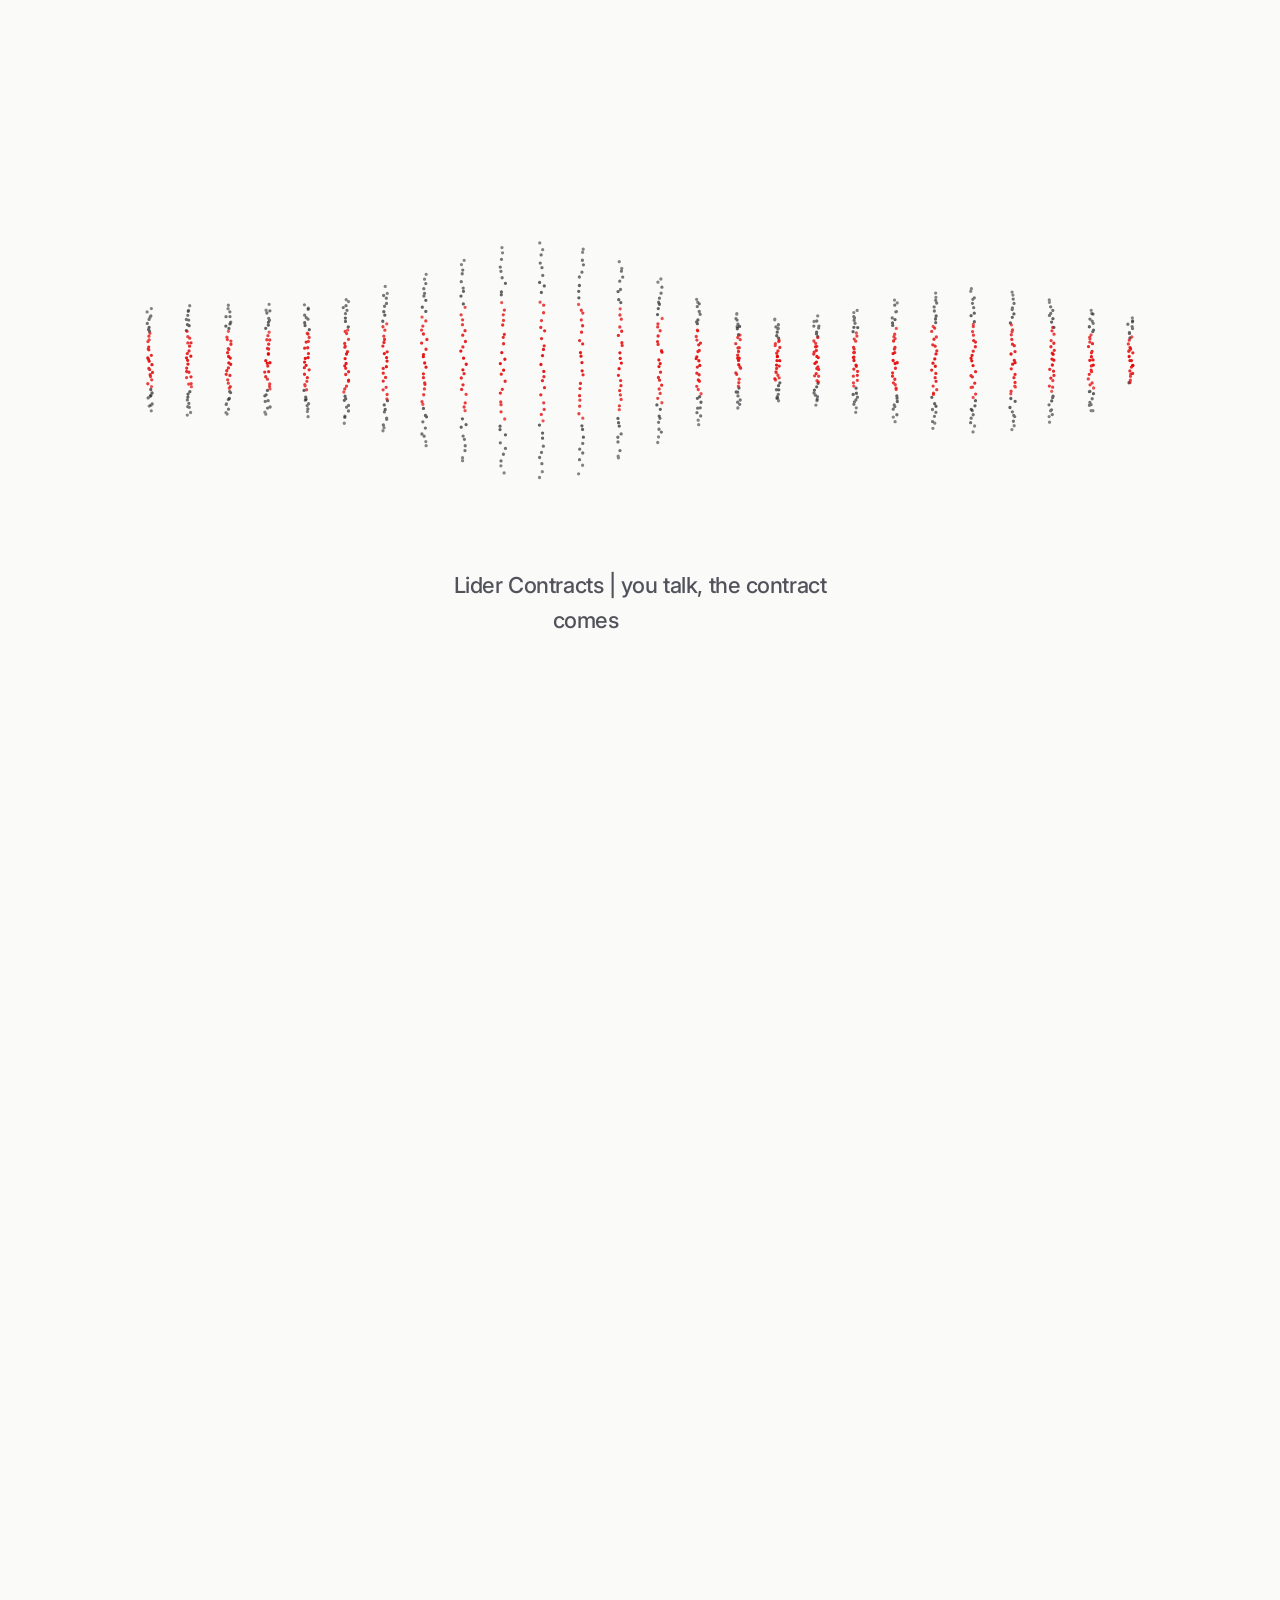
==== index.html @ 35e48deb "Site do Lider Contracts, nas tres linguas Portugues na raiz, ingles em /en/ e espanhol em /es/, cada" ====
<!DOCTYPE html><html lang="pt-BR"><head><meta charset="utf-8"><meta name="viewport" content="width=device-width,initial-scale=1"><title>Contrato e invoice em inglês pelo WhatsApp | Lider Contracts</title><meta name="description" content="Mande um áudio no WhatsApp e receba contrato, orçamento e invoice em inglês, com a sua marca. Feito para quem presta serviço nos Estados Unidos."><meta name="robots" content="index,follow,max-image-preview:large"><link rel="canonical" href="https://lidercontracts.com/"><link rel="alternate" hreflang="pt-BR" href="https://lidercontracts.com/"><link rel="alternate" hreflang="en" href="https://lidercontracts.com/en/"><link rel="alternate" hreflang="es" href="https://lidercontracts.com/es/"><link rel="alternate" hreflang="x-default" href="https://lidercontracts.com/en/"><meta property="og:type" content="website"><meta property="og:url" content="https://lidercontracts.com/"><meta property="og:title" content="Você fala. O contrato sai pronto, em inglês."><meta property="og:description" content="Um áudio no WhatsApp vira contrato e invoice em inglês, com o nome e a logo da sua empresa."><meta property="og:locale" content="pt_BR"><meta property="og:site_name" content="Lider Contracts"><meta name="twitter:card" content="summary_large_image"><meta name="twitter:title" content="Você fala. O contrato sai pronto, em inglês."><meta name="twitter:description" content="Um áudio no WhatsApp vira contrato e invoice em inglês, com o nome e a logo da sua empresa."><link rel="icon" type="image/png" href="/assets/favicon.png"><link rel="apple-touch-icon" href="/assets/favicon.png"><meta name="theme-color" content="#fafaf9"><link rel="preconnect" href="https://fonts.googleapis.com"><link rel="preconnect" href="https://fonts.gstatic.com" crossorigin><link href="https://fonts.googleapis.com/css2?family=Inter:wght@400;500;600;700&family=JetBrains+Mono:wght@500;600&display=swap" rel="stylesheet"><link rel="stylesheet" href="/assets/site-us.css?v=20261125"><script>!function(){if("http:"===location.protocol||"https:"===location.protocol){var t="lidercommerce_us_lingua",a=(document.documentElement.getAttribute("lang")||"pt").slice(0,2);if("/"===location.pathname||"/index.html"===location.pathname){var e=location.search+location.hash,o=null;try{o=localStorage.getItem(t)}catch(t){}if(o)"pt"!==o&&n(o);else if(!/bot|crawl|spider|slurp|googlebot|bingpreview|duckduck|yandex|baidu/i.test(navigator.userAgent||"")){var l=(navigator.languages&&navigator.languages[0]||navigator.language||"").slice(0,2).toLowerCase();"es"===l?n("es"):l&&"pt"!==l&&n("en")}}else try{localStorage.setItem(t,a)}catch(t){}}function n(t){location.replace("/"+t+"/"+e)}}()</script><script>!function(){var e=document.documentElement,a=location.search;if(!(a.indexOf("sem-abertura")>-1)){if(!(a.indexOf("abertura")>-1)){try{if("1"===sessionStorage.getItem("lidercommerce_us_abertura_vista_v1"))return}catch(e){}if(window.matchMedia&&window.matchMedia("(prefers-reduced-motion: reduce)").matches)return}var t=document.createElement("style");t.textContent=".abertura-ativa,.abertura-ativa body{overflow:hidden;background:#fafaf9}.abertura-ativa body>*:not(.abertura){visibility:hidden}.abertura{visibility:visible}",document.head.appendChild(t),e.className+=" abertura-ativa",setTimeout(function(){e.classList.remove("abertura-ativa")},9e3)}}()</script><script src="/assets/abertura-us.js?v=20261125" defer="defer"></script><script type="application/ld+json">[{"@context":"https://schema.org","@type":"SoftwareApplication","name":"Lider Contracts","applicationCategory":"BusinessApplication","operatingSystem":"WhatsApp","inLanguage":"pt-BR","url":"https://lidercontracts.com/","description":"Mande um áudio no WhatsApp e receba contrato, orçamento e invoice em inglês, com a sua marca. Feito para quem presta serviço nos Estados Unidos.","offers":[{"@type":"Offer","name":"Grátis","price":"0","priceCurrency":"USD","description":"Para experimentar antes de decidir."},{"@type":"Offer","name":"Plus","price":"4","priceCurrency":"USD","description":"$48 por ano, num pagamento só"},{"@type":"Offer","name":"Pro","price":"18","priceCurrency":"USD","description":"$216 por ano, num pagamento só"}]},{"@context":"https://schema.org","@type":"FAQPage","inLanguage":"pt-BR","mainEntity":[{"@type":"Question","name":"Preciso saber inglês?","acceptedAnswer":{"@type":"Answer","text":"Não. Você fala em português ou em espanhol e o documento sai em inglês. O resumo que volta para você conferir vem na sua língua."}},{"@type":"Question","name":"Preciso baixar algum aplicativo?","acceptedAnswer":{"@type":"Answer","text":"Não. Tudo acontece no WhatsApp que você já usa todo dia. A central no computador serve para consultar o que já saiu."}},{"@type":"Question","name":"O contrato vale nos Estados Unidos?","acceptedAnswer":{"@type":"Answer","text":"Ele traz as partes, o serviço, os valores, o sinal e os campos de assinatura, no formato usado no dia a dia de quem presta serviço. Para obra grande ou caso fora do comum, vale passar com um advogado antes."}},{"@type":"Question","name":"Posso colocar a minha logo?","acceptedAnswer":{"@type":"Answer","text":"Pode. Nome, logo, endereço, sinal padrão e garantia ficam guardados uma vez e entram sozinhos em todo documento."}},{"@type":"Question","name":"E se o valor mudar depois?","acceptedAnswer":{"@type":"Answer","text":"Peça o ajuste no mesmo áudio ou por texto. Sai uma versão nova na hora, sem precisar recomeçar."}},{"@type":"Question","name":"Como eu cancelo?","acceptedAnswer":{"@type":"Answer","text":"Pelo próprio WhatsApp ou pela central, quando quiser. Sem multa e sem fidelidade."}}]}]</script></head><body><div class="abertura" aria-hidden="true"><p class="abertura-frase" data-frase="Lider Contracts | você fala, o contrato sai pronto"></p></div><header class="topo" id="topo"><div class="topo-caixa wrap"><a href="/" class="marca" aria-label="Lider Contracts"><img src="/assets/logo-lc-marca.png" alt=""> <span>Lider<i>Contracts</i></span></a><div class="topo-acoes"><nav class="linguas" aria-label="Idioma"><a href="/" aria-current="true" hreflang="pt-BR" lang="pt-BR">PT</a> <a href="/en/" hreflang="en" lang="en">EN</a> <a href="/es/" hreflang="es" lang="es">ES</a></nav><a href="#planos" class="topo-link some">Planos</a> <a href="https://lidercontracts.com/app/" class="topo-link">Entrar</a> <a href="#planos" class="btn btn-marca btn-p">Assinar</a></div></div></header><main><section class="hero"><div class="wrap"><div class="hero-grade"><div class="hero-texto"><span class="etiqueta-marca">Para quem presta serviço nos Estados Unidos</span><h1 class="display">Você fala. <span class="realce">O contrato sai pronto.</span></h1><p class="hero-tese">Grave um áudio no WhatsApp contando o cliente, o serviço e o valor. Em menos de um minuto volta um contrato e um invoice em inglês, com o nome e a logo da sua empresa.</p><div class="hero-acoes"><a href="#" class="btn btn-marca btn-g" data-wa><svg viewBox="0 0 24 24" fill="currentColor" aria-hidden="true"><path d="M12.04 2C6.58 2 2.13 6.45 2.13 11.91c0 1.75.46 3.45 1.32 4.95L2 22l5.25-1.38a9.9 9.9 0 0 0 4.79 1.22h.01c5.46 0 9.91-4.45 9.91-9.91 0-2.65-1.03-5.14-2.9-7.01A9.82 9.82 0 0 0 12.04 2Zm0 18.15h-.01a8.2 8.2 0 0 1-4.19-1.15l-.3-.18-3.12.82.83-3.04-.2-.31a8.22 8.22 0 0 1-1.26-4.38c0-4.54 3.7-8.24 8.25-8.24 2.2 0 4.27.86 5.83 2.42a8.19 8.19 0 0 1 2.41 5.83c0 4.54-3.7 8.23-8.24 8.23Zm4.52-6.16c-.25-.12-1.47-.72-1.69-.81-.23-.08-.39-.12-.56.13-.16.24-.64.8-.78.97-.14.16-.29.18-.54.06-.25-.12-1.05-.39-1.99-1.23-.74-.66-1.23-1.47-1.38-1.72-.14-.25-.01-.38.11-.5.11-.11.25-.29.37-.43.13-.15.17-.25.25-.41.08-.17.04-.31-.02-.43-.06-.12-.56-1.34-.76-1.84-.2-.48-.4-.42-.56-.43h-.48c-.16 0-.43.06-.65.31-.22.25-.86.84-.86 2.05s.88 2.38 1 2.54c.12.17 1.73 2.64 4.2 3.71.59.25 1.04.4 1.4.52.59.19 1.12.16 1.55.1.47-.07 1.47-.6 1.67-1.18.21-.58.21-1.07.15-1.18-.06-.1-.22-.17-.47-.29Z"/></svg> Testar grátis no WhatsApp </a><a href="#como" class="btn btn-linha btn-g">Ver como funciona</a></div><div class="selos"><span class="selo"><svg viewBox="0 0 24 24" fill="none" stroke="currentColor" stroke-width="2.6" stroke-linecap="round" stroke-linejoin="round" aria-hidden="true"><path d="M20 6 9 17l-5-5"/></svg>Começa de graça</span> <span class="selo"><svg viewBox="0 0 24 24" fill="none" stroke="currentColor" stroke-width="2.6" stroke-linecap="round" stroke-linejoin="round" aria-hidden="true"><path d="M20 6 9 17l-5-5"/></svg>Sem cartão</span> <span class="selo"><svg viewBox="0 0 24 24" fill="none" stroke="currentColor" stroke-width="2.6" stroke-linecap="round" stroke-linejoin="round" aria-hidden="true"><path d="M20 6 9 17l-5-5"/></svg>Sem baixar aplicativo</span></div></div><div class="cena" data-demo="1" aria-label="Exemplo de uma conversa no WhatsApp e do contrato que sai dela"><div class="aparelho"><div class="fone"><div class="fone-tela"><div class="fone-ilha"></div><div class="fone-topo"><span class="mono">9:41</span> <span class="fone-sinal"><svg viewBox="0 0 24 24" fill="currentColor" aria-hidden="true"><path d="M2 20h3v-6H2v6Zm5 0h3V9H7v11Zm5 0h3V4h-3v16Zm5 0h3v-9h-3v9Z"/></svg> <svg viewBox="0 0 24 24" fill="currentColor" aria-hidden="true"><path d="M2 6h16a2 2 0 0 1 2 2v8a2 2 0 0 1-2 2H2a2 2 0 0 1-2-2V8a2 2 0 0 1 2-2Zm1 2v8h14V8H3Zm19 2v4h1v-4h-1Z"/></svg></span></div><div class="chat-topo"><span class="chat-voltar"><svg viewBox="0 0 24 24" fill="none" stroke="currentColor" stroke-width="2.4" stroke-linecap="round" stroke-linejoin="round" aria-hidden="true"><path d="m15 18-6-6 6-6"/></svg></span><span class="chat-face"><svg viewBox="0 0 24 24" fill="currentColor" aria-hidden="true"><path d="M12 2a2 2 0 0 1 2 2v1h1a5 5 0 0 1 5 5v5a5 5 0 0 1-5 5H9a5 5 0 0 1-5-5v-5a5 5 0 0 1 5-5h1V4a2 2 0 0 1 2-2Zm-2.5 9a1.5 1.5 0 1 0 0 3 1.5 1.5 0 0 0 0-3Zm5 0a1.5 1.5 0 1 0 0 3 1.5 1.5 0 0 0 0-3Z"/></svg> </span><span class="chat-nome"><b>Lider Contracts</b><span>online</span></span> <span class="chat-icones"><svg viewBox="0 0 24 24" fill="none" stroke="currentColor" stroke-width="2" aria-hidden="true"><path d="m23 7-7 5 7 5V7Z"/><rect x="1" y="5" width="15" height="14" rx="2"/></svg> <svg viewBox="0 0 24 24" fill="none" stroke="currentColor" stroke-width="2" aria-hidden="true"><path d="M22 16.92v3a2 2 0 0 1-2.18 2 19.8 19.8 0 0 1-8.63-3.07 19.5 19.5 0 0 1-6-6A19.8 19.8 0 0 1 2.12 4.2 2 2 0 0 1 4.11 2h3a2 2 0 0 1 2 1.72c.13.96.36 1.9.7 2.81a2 2 0 0 1-.45 2.11L8.1 9.9a16 16 0 0 0 6 6l1.26-1.26a2 2 0 0 1 2.11-.45c.9.34 1.85.57 2.81.7A2 2 0 0 1 22 16.92Z"/></svg></span></div><div class="chat"><div class="conversa" data-para="1"><span class="chat-dia">Hoje</span><div class="balao balao-eu"><div class="audio"><span class="audio-play"><svg viewBox="0 0 24 24" fill="currentColor" aria-hidden="true"><path d="M8 5v14l11-7L8 5Z"/></svg></span><span class="audio-onda" aria-hidden="true"><i class="on" style="height:6px"></i><i class="on" style="height:12px"></i><i class="on" style="height:18px"></i><i class="on" style="height:9px"></i><i class="on" style="height:15px"></i><i class="on" style="height:20px"></i><i style="height:11px"></i><i style="height:16px"></i><i style="height:7px"></i><i style="height:13px"></i><i style="height:18px"></i><i style="height:9px"></i><i style="height:14px"></i><i style="height:6px"></i><i style="height:11px"></i><i style="height:16px"></i> </span><span class="audio-tempo mono">0:38</span></div><span class="balao-hora mono">9:41<svg viewBox="0 0 24 24" fill="currentColor" aria-hidden="true"><path d="M18.4 6.6 9.9 15.1 7 12.2l-1.4 1.4 4.3 4.3 9.9-9.9-1.4-1.4Z"/><path d="M22.6 6.6 14.1 15.1l-.8-.8-1.4 1.4 2.2 2.2 9.9-9.9-1.4-1.4Z"/></svg></span></div><div class="balao balao-ela">Pintura interna para Karen Miller, 3 quartos. US$ 4.850 com 30% de sinal. Confere?<div class="balao-botoes"><span>Gerar PDF</span><span>Ajustar</span></div><span class="balao-hora mono">9:41</span></div><div class="balao balao-eu">Isso mesmo, pode gerar<span class="balao-hora mono">9:42<svg viewBox="0 0 24 24" fill="currentColor" aria-hidden="true"><path d="M18.4 6.6 9.9 15.1 7 12.2l-1.4 1.4 4.3 4.3 9.9-9.9-1.4-1.4Z"/><path d="M22.6 6.6 14.1 15.1l-.8-.8-1.4 1.4 2.2 2.2 9.9-9.9-1.4-1.4Z"/></svg></span></div><div class="balao balao-ela"><div class="anexo"><span class="anexo-icone">PDF</span> <span><b>Contract-1042.pdf</b><span>2 páginas · PDF</span></span></div>Pronto. É só encaminhar para a cliente. <span class="balao-hora mono">9:42</span></div></div><div class="conversa" data-para="2"><span class="chat-dia">Hoje</span><div class="balao balao-eu">Can you start next Monday? And are you insured?<span class="balao-hora mono">9:12<svg viewBox="0 0 24 24" fill="currentColor" aria-hidden="true"><path d="M18.4 6.6 9.9 15.1 7 12.2l-1.4 1.4 4.3 4.3 9.9-9.9-1.4-1.4Z"/><path d="M22.6 6.6 14.1 15.1l-.8-.8-1.4 1.4 2.2 2.2 9.9-9.9-1.4-1.4Z"/></svg></span></div><div class="balao balao-ela">A cliente perguntou se você começa na segunda e se você tem seguro. <span class="balao-rotulo">Resposta pronta em inglês</span> <span class="balao-caixa" lang="en">Yes, I can start Monday at 8 AM. I am fully insured and I can send you the certificate today.</span><div class="balao-botoes"><span>Copiar</span><span>Mudar o tom</span></div><span class="balao-hora mono">9:12</span></div></div><div class="conversa" data-para="3"><span class="chat-dia">Hoje</span><div class="balao balao-eu">Quanto eu cobro para pintar 3 quartos em Orlando?<span class="balao-hora mono">8:05<svg viewBox="0 0 24 24" fill="currentColor" aria-hidden="true"><path d="M18.4 6.6 9.9 15.1 7 12.2l-1.4 1.4 4.3 4.3 9.9-9.9-1.4-1.4Z"/><path d="M22.6 6.6 14.1 15.1l-.8-.8-1.4 1.4 2.2 2.2 9.9-9.9-1.4-1.4Z"/></svg></span></div><div class="balao balao-ela"><span class="balao-rotulo">O que se cobra na sua região</span><div class="faixa-preco"><div class="faixa-trilho"><i></i><b></b></div><div class="faixa-pontas mono"><span>$3,500</span><span>$5,200</span></div><div class="faixa-media">Média <b class="mono">$4,500</b></div></div>Pelo tamanho e pelo acabamento que você faz, sugiro US$ 4.850 com 30% de sinal.<div class="balao-botoes"><span class="so-um">Usar US$ 4.850</span></div><span class="balao-hora mono">8:05</span></div></div><div class="conversa" data-para="4"><span class="chat-dia">Hoje</span><div class="balao balao-eu balao-foto"><span class="foto" aria-hidden="true"><i></i></span> O que é essa mancha? Dá para pintar por cima? <span class="balao-hora mono">16:40<svg viewBox="0 0 24 24" fill="currentColor" aria-hidden="true"><path d="M18.4 6.6 9.9 15.1 7 12.2l-1.4 1.4 4.3 4.3 9.9-9.9-1.4-1.4Z"/><path d="M22.6 6.6 14.1 15.1l-.8-.8-1.4 1.4 2.2 2.2 9.9-9.9-1.4-1.4Z"/></svg></span></div><div class="balao balao-ela">Pela foto é infiltração: a mancha escura com a borda amarelada vem de água. Pintar por cima volta em duas semanas.<ol class="passos-chat"><li>Achar de onde vem a água</li><li>Tratar a umidade e lixar</li><li>Selador e duas demãos</li></ol><span class="balao-hora mono">16:41</span></div></div></div><div class="chat-pe"><span class="chat-campo">Mensagem<svg viewBox="0 0 24 24" fill="none" stroke="currentColor" stroke-width="2" aria-hidden="true"><path d="M21.44 11.05 12.25 20.24a6 6 0 0 1-8.49-8.49l9.19-9.19a4 4 0 0 1 5.66 5.66l-9.2 9.19a2 2 0 0 1-2.83-2.83l8.49-8.48"/></svg></span><span class="chat-mic"><svg viewBox="0 0 24 24" fill="currentColor" aria-hidden="true"><path d="M12 15a3 3 0 0 0 3-3V6a3 3 0 0 0-6 0v6a3 3 0 0 0 3 3Zm5-3a5 5 0 0 1-10 0H5a7 7 0 0 0 6 6.92V22h2v-3.08A7 7 0 0 0 19 12h-2Z"/></svg></span></div></div></div><div class="flutua flutua-1" data-para="1"><span class="flutua-face">KM</span> <span><span>Cliente</span><b>Karen Miller</b></span></div><div class="flutua flutua-2" data-para="1"><span class="flutua-face"><svg viewBox="0 0 24 24" fill="none" stroke="currentColor" stroke-width="2.2" stroke-linecap="round" aria-hidden="true"><path d="M19 11H5m14 0a2 2 0 0 1 2 2v6a2 2 0 0 1-2 2H5a2 2 0 0 1-2-2v-6a2 2 0 0 1 2-2m14 0V7a2 2 0 0 0-2-2H7a2 2 0 0 0-2 2v4"/></svg></span><span><span>Serviço</span><b>Pintura interna</b></span></div><div class="flutua flutua-3" data-para="1"><span class="flutua-face"><svg viewBox="0 0 24 24" fill="none" stroke="currentColor" stroke-width="2.4" stroke-linecap="round" aria-hidden="true"><path d="M12 1v22M17 5H9.5a3.5 3.5 0 0 0 0 7h5a3.5 3.5 0 0 1 0 7H6"/></svg></span><span><span>Total</span><b class="mono">US$ 4.850</b></span></div><div class="flutua flutua-2" data-para="2"><span class="flutua-face"><svg viewBox="0 0 24 24" fill="none" stroke="currentColor" stroke-width="2.2" stroke-linecap="round" stroke-linejoin="round" aria-hidden="true"><circle cx="12" cy="12" r="10"/><path d="M2 12h20M12 2a15.3 15.3 0 0 1 4 10 15.3 15.3 0 0 1-4 10 15.3 15.3 0 0 1-4-10 15.3 15.3 0 0 1 4-10Z"/></svg></span><span><span>Chegou em</span><b>Inglês</b></span></div><div class="flutua flutua-3" data-para="2"><span class="flutua-face"><svg viewBox="0 0 24 24" fill="none" stroke="currentColor" stroke-width="2.4" stroke-linecap="round" stroke-linejoin="round" aria-hidden="true"><path d="m17 2 4 4-4 4M3 11V9a4 4 0 0 1 4-4h14M7 22l-4-4 4-4M21 13v2a4 4 0 0 1-4 4H3"/></svg></span><span><span>Traduzido</span><b>Nos dois sentidos</b></span></div><div class="flutua flutua-2" data-para="3"><span class="flutua-face"><svg viewBox="0 0 24 24" fill="none" stroke="currentColor" stroke-width="2.2" stroke-linecap="round" stroke-linejoin="round" aria-hidden="true"><path d="M21 10c0 7-9 13-9 13s-9-6-9-13a9 9 0 0 1 18 0Z"/><circle cx="12" cy="10" r="3"/></svg></span><span><span>Região</span><b>Orlando, FL</b></span></div><div class="flutua flutua-3" data-para="3"><span class="flutua-face"><svg viewBox="0 0 24 24" fill="none" stroke="currentColor" stroke-width="2.4" stroke-linecap="round" stroke-linejoin="round" aria-hidden="true"><path d="M3 17l6-6 4 4 7-7"/><path d="M14 8h6v6"/></svg></span><span><span>Média da região</span><b class="mono">US$ 4.500</b></span></div><div class="flutua flutua-2" data-para="4"><span class="flutua-face"><svg viewBox="0 0 24 24" fill="none" stroke="currentColor" stroke-width="2.2" stroke-linecap="round" stroke-linejoin="round" aria-hidden="true"><rect x="3" y="3" width="18" height="18" rx="2"/><circle cx="8.5" cy="8.5" r="1.5"/><path d="m21 15-5-5L5 21"/></svg></span><span><span>Foto</span><b>Parede da sala</b></span></div><div class="flutua flutua-3" data-para="4"><span class="flutua-face"><svg viewBox="0 0 24 24" fill="none" stroke="currentColor" stroke-width="2.4" stroke-linecap="round" stroke-linejoin="round" aria-hidden="true"><path d="M12 2a7 7 0 0 0-4 12.7V17a2 2 0 0 0 2 2h4a2 2 0 0 0 2-2v-2.3A7 7 0 0 0 12 2Z"/><path d="M9 22h6"/></svg></span><span><span>Diagnóstico</span><b>Infiltração</b></span></div><div class="doc" data-para="1"><span class="doc-selo"><svg viewBox="0 0 24 24" fill="none" stroke="currentColor" stroke-width="3" stroke-linecap="round" stroke-linejoin="round" aria-hidden="true"><path d="M20 6 9 17l-5-5"/></svg>Em inglês</span><div class="doc-topo"><span class="doc-logo">RP</span> <span><b>Rivera Painting LLC</b><span>Orlando, FL</span></span></div><div class="doc-titulo">CONTRACT</div><div class="doc-para">Prepared for Karen Miller</div><div class="doc-linha"><span>Interior painting, 3 bedrooms</span><b class="mono">$3,600</b></div><div class="doc-linha"><span>Ceilings and trim</span><b class="mono">$850</b></div><div class="doc-linha"><span>Paint and materials</span><b class="mono">$400</b></div><div class="doc-total"><span>Total</span><span class="mono">$4,850.00</span></div><div class="doc-assina"><div><i></i><span>CONTRACTOR</span></div><div><i></i><span>CLIENT</span></div></div></div></div><div class="demo"><span class="demo-chamada"><svg viewBox="0 0 24 24" fill="none" stroke="currentColor" stroke-width="2.2" stroke-linecap="round" stroke-linejoin="round" aria-hidden="true"><path d="M9 11V6a2 2 0 0 1 4 0v5m0-1.5a2 2 0 0 1 4 0V15a6 6 0 0 1-6 6h-1a6 6 0 0 1-5.2-3l-1.6-2.8a2 2 0 0 1 3.4-2L9 15"/></svg> Toque e veja ela trabalhando</span><div class="demo-abas" role="tablist" aria-label="Toque e veja ela trabalhando"><button type="button" role="tab" aria-selected="true" data-aba="1" class="on">Orçamento por áudio</button> <button type="button" role="tab" aria-selected="false" data-aba="2">Inglês nas mensagens</button> <button type="button" role="tab" aria-selected="false" data-aba="3">Quanto cobrar</button> <button type="button" role="tab" aria-selected="false" data-aba="4">Dúvida por foto</button></div></div></div></div></div></section><section class="faixa faixa-papel" id="recursos"><div class="wrap"><div class="cabeca"><span class="etiqueta">O que ela faz por você</span><h2 class="display">Quatro coisas que você deixa de fazer à noite</h2><p>O trabalho de escritório que sobra para depois do serviço, resolvido no mesmo WhatsApp em que você já fala com o cliente.</p></div><div class="recursos"><article class="recurso"><span class="recurso-icone"><svg viewBox="0 0 24 24" fill="currentColor" aria-hidden="true"><path d="M12 15a3 3 0 0 0 3-3V6a3 3 0 0 0-6 0v6a3 3 0 0 0 3 3Zm5-3a5 5 0 0 1-10 0H5a7 7 0 0 0 6 6.92V22h2v-3.08A7 7 0 0 0 19 12h-2Z"/></svg></span><h3>Orçamento por áudio</h3><p>Você grava do jeito que falaria com o cliente. O serviço, o valor e as condições saem do áudio e viram documento.</p></article><article class="recurso"><span class="recurso-icone"><svg viewBox="0 0 24 24" fill="none" stroke="currentColor" stroke-width="2" stroke-linecap="round" stroke-linejoin="round" aria-hidden="true"><circle cx="12" cy="12" r="10"/><path d="M2 12h20M12 2a15.3 15.3 0 0 1 4 10 15.3 15.3 0 0 1-4 10 15.3 15.3 0 0 1-4-10 15.3 15.3 0 0 1 4-10Z"/></svg></span><h3>Inglês sem travar</h3><p>O documento sai em inglês americano, no formato que o cliente daqui espera ler e assinar.</p></article><article class="recurso"><span class="recurso-icone"><svg viewBox="0 0 24 24" fill="none" stroke="currentColor" stroke-width="2" stroke-linecap="round" stroke-linejoin="round" aria-hidden="true"><path d="M12 1v22M17 5H9.5a3.5 3.5 0 0 0 0 7h5a3.5 3.5 0 0 1 0 7H6"/></svg></span><h3>Quanto cobrar</h3><p>Na dúvida do preço, pergunte antes de mandar. Você recebe a faixa praticada no seu tipo de serviço e na sua região.</p></article><article class="recurso"><span class="recurso-icone"><svg viewBox="0 0 24 24" fill="none" stroke="currentColor" stroke-width="2" stroke-linecap="round" stroke-linejoin="round" aria-hidden="true"><rect x="3" y="3" width="18" height="18" rx="2"/><circle cx="8.5" cy="8.5" r="1.5"/><path d="m21 15-5-5L5 21"/></svg></span><h3>Foto vira resposta</h3><p>Mande a foto do serviço ou de um papel que você recebeu e pergunte o que precisar. A resposta volta no mesmo lugar.</p></article></div></div></section><section class="faixa" id="como"><div class="wrap"><div class="cabeca"><span class="etiqueta">Como funciona</span><h2 class="display">Três passos, um minuto</h2></div><div class="passos"><div class="passo"><span class="passo-icone"><span class="passo-num">1</span><svg viewBox="0 0 24 24" fill="currentColor" aria-hidden="true"><path d="M12 15a3 3 0 0 0 3-3V6a3 3 0 0 0-6 0v6a3 3 0 0 0 3 3Zm5-3a5 5 0 0 1-10 0H5a7 7 0 0 0 6 6.92V22h2v-3.08A7 7 0 0 0 19 12h-2Z"/></svg></span><h3>Fale</h3><p>Cliente, serviço e valor, num áudio só.</p></div><div class="passo"><span class="passo-icone"><span class="passo-num">2</span><svg viewBox="0 0 24 24" fill="none" stroke="currentColor" stroke-width="2" stroke-linecap="round" stroke-linejoin="round" aria-hidden="true"><path d="M9 11V6a2 2 0 0 1 4 0v5m0-1.5a2 2 0 0 1 4 0V15a6 6 0 0 1-6 6h-1a6 6 0 0 1-5.2-3l-1.6-2.8a2 2 0 0 1 3.4-2L9 15"/></svg></span><h3>Confira</h3><p>Leia o resumo e toque em Gerar PDF.</p></div><div class="passo"><span class="passo-icone"><span class="passo-num">3</span><svg viewBox="0 0 24 24" fill="none" stroke="currentColor" stroke-width="2" stroke-linecap="round" stroke-linejoin="round" aria-hidden="true"><path d="m22 2-7 20-4-9-9-4 20-7Z"/></svg></span><h3>Envie</h3><p>Em inglês, com a sua marca, pronto para assinar.</p></div></div></div></section><section class="faixa faixa-papel" id="para-quem"><div class="wrap"><div class="cabeca"><span class="etiqueta">Para quem é</span><h2 class="display">Feito para quem trabalha com as mãos</h2><p>Se você fecha o serviço na conversa e depois perde a noite montando papel, é para você.</p></div><div class="oficios"><span class="oficio"><svg viewBox="0 0 24 24" fill="none" stroke="currentColor" stroke-width="2.6" stroke-linecap="round" stroke-linejoin="round" aria-hidden="true"><path d="M20 6 9 17l-5-5"/></svg>Pintura</span><span class="oficio"><svg viewBox="0 0 24 24" fill="none" stroke="currentColor" stroke-width="2.6" stroke-linecap="round" stroke-linejoin="round" aria-hidden="true"><path d="M20 6 9 17l-5-5"/></svg>Limpeza</span><span class="oficio"><svg viewBox="0 0 24 24" fill="none" stroke="currentColor" stroke-width="2.6" stroke-linecap="round" stroke-linejoin="round" aria-hidden="true"><path d="M20 6 9 17l-5-5"/></svg>Jardinagem e paisagismo</span><span class="oficio"><svg viewBox="0 0 24 24" fill="none" stroke="currentColor" stroke-width="2.6" stroke-linecap="round" stroke-linejoin="round" aria-hidden="true"><path d="M20 6 9 17l-5-5"/></svg>Elétrica</span><span class="oficio"><svg viewBox="0 0 24 24" fill="none" stroke="currentColor" stroke-width="2.6" stroke-linecap="round" stroke-linejoin="round" aria-hidden="true"><path d="M20 6 9 17l-5-5"/></svg>Encanamento</span><span class="oficio"><svg viewBox="0 0 24 24" fill="none" stroke="currentColor" stroke-width="2.6" stroke-linecap="round" stroke-linejoin="round" aria-hidden="true"><path d="M20 6 9 17l-5-5"/></svg>Reforma e construção</span><span class="oficio"><svg viewBox="0 0 24 24" fill="none" stroke="currentColor" stroke-width="2.6" stroke-linecap="round" stroke-linejoin="round" aria-hidden="true"><path d="M20 6 9 17l-5-5"/></svg>Mudanças</span><span class="oficio"><svg viewBox="0 0 24 24" fill="none" stroke="currentColor" stroke-width="2.6" stroke-linecap="round" stroke-linejoin="round" aria-hidden="true"><path d="M20 6 9 17l-5-5"/></svg>Lavagem e detailing</span></div></div></section><section class="faixa" id="central"><div class="wrap"><div class="cabeca"><span class="etiqueta-marca">Sua central</span><h2 class="display">Você conversa no WhatsApp. Tudo fica guardado.</h2><p>Além da conversa, você tem uma central com todos os documentos que já saíram, o seu plano e os dados da sua empresa.</p></div><div class="central"><div class="abas"><div class="aba ativa"><span class="aba-icone"><svg viewBox="0 0 24 24" fill="none" stroke="currentColor" stroke-width="2" stroke-linecap="round" stroke-linejoin="round" aria-hidden="true"><path d="m3 9 9-7 9 7v11a2 2 0 0 1-2 2H5a2 2 0 0 1-2-2V9Z"/><path d="M9 22V12h6v10"/></svg></span><span><b>Início</b><p>O seu plano, quanto você já usou no mês e os últimos documentos.</p></span></div><div class="aba"><span class="aba-icone"><svg viewBox="0 0 24 24" fill="none" stroke="currentColor" stroke-width="2" stroke-linecap="round" stroke-linejoin="round" aria-hidden="true"><path d="M14 2H6a2 2 0 0 0-2 2v16a2 2 0 0 0 2 2h12a2 2 0 0 0 2-2V8Z"/><path d="M14 2v6h6M16 13H8M16 17H8"/></svg></span><span><b>Documentos</b><p>Todo contrato, orçamento e invoice guardado, pronto para baixar de novo.</p></span></div><div class="aba"><span class="aba-icone"><svg viewBox="0 0 24 24" fill="none" stroke="currentColor" stroke-width="2" stroke-linecap="round" stroke-linejoin="round" aria-hidden="true"><rect x="2" y="7" width="20" height="14" rx="2"/><path d="M16 21V5a2 2 0 0 0-2-2h-4a2 2 0 0 0-2 2v16"/></svg></span><span><b>Meu negócio</b><p>Nome, logo, endereço, sinal padrão e garantia. Entram em todo documento.</p></span></div><div class="aba"><span class="aba-icone"><svg viewBox="0 0 24 24" fill="none" stroke="currentColor" stroke-width="2" stroke-linecap="round" stroke-linejoin="round" aria-hidden="true"><rect x="2" y="5" width="20" height="14" rx="2"/><path d="M2 10h20"/></svg></span><span><b>Plano e cobrança</b><p>Mude de plano, troque o cartão e veja as faturas quando quiser.</p></span></div></div><div><div class="janela"><div class="janela-barra"><span class="janela-bolas"><i></i><i></i><i></i></span> <span class="janela-url mono">lidercontracts.com/app</span></div><div class="painel"><div class="painel-lado"><div class="painel-marca"><i><svg viewBox="0 0 24 24" fill="currentColor" aria-hidden="true"><path d="M12 2a2 2 0 0 1 2 2v1h1a5 5 0 0 1 5 5v5a5 5 0 0 1-5 5H9a5 5 0 0 1-5-5v-5a5 5 0 0 1 5-5h1V4a2 2 0 0 1 2-2Zm-2.5 9a1.5 1.5 0 1 0 0 3 1.5 1.5 0 0 0 0-3Zm5 0a1.5 1.5 0 1 0 0 3 1.5 1.5 0 0 0 0-3Z"/></svg></i>Lider Contracts</div><div class="painel-item on"><svg viewBox="0 0 24 24" fill="none" stroke="currentColor" stroke-width="2" stroke-linecap="round" stroke-linejoin="round" aria-hidden="true"><path d="m3 9 9-7 9 7v11a2 2 0 0 1-2 2H5a2 2 0 0 1-2-2V9Z"/></svg>Início</div><div class="painel-item"><svg viewBox="0 0 24 24" fill="none" stroke="currentColor" stroke-width="2" stroke-linecap="round" stroke-linejoin="round" aria-hidden="true"><path d="M14 2H6a2 2 0 0 0-2 2v16a2 2 0 0 0 2 2h12a2 2 0 0 0 2-2V8Z"/><path d="M14 2v6h6"/></svg>Documentos</div><div class="painel-item"><svg viewBox="0 0 24 24" fill="none" stroke="currentColor" stroke-width="2" stroke-linecap="round" stroke-linejoin="round" aria-hidden="true"><rect x="2" y="7" width="20" height="14" rx="2"/><path d="M16 21V5a2 2 0 0 0-2-2h-4a2 2 0 0 0-2 2v16"/></svg>Meu negócio</div><div class="painel-item"><svg viewBox="0 0 24 24" fill="none" stroke="currentColor" stroke-width="2" stroke-linecap="round" stroke-linejoin="round" aria-hidden="true"><rect x="2" y="5" width="20" height="14" rx="2"/><path d="M2 10h20"/></svg>Plano e cobrança</div></div><div class="painel-corpo"><div class="painel-ola"><b>Olá, Rivera Painting</b> <span class="pastilha"><i></i>Ativo</span></div><div class="painel-cartoes"><div class="painel-cartao"><span>Plano</span><b>Pro</b></div><div class="painel-cartao"><span>Neste mês</span><b class="mono">14 <em>documentos</em></b></div></div><div class="painel-tit">Documentos recentes</div><div class="painel-doc"><span class="anexo-icone">PDF</span><b>Karen Miller</b><span>Contrato</span><u class="mono">$4,850</u></div><div class="painel-doc"><span class="anexo-icone">PDF</span><b>Mike Brown</b><span>Invoice</span><u class="mono">$1,200</u></div><div class="painel-doc"><span class="anexo-icone">PDF</span><b>Lisa Chen</b><span>Orçamento</span><u class="mono">$2,300</u></div></div></div></div><p class="legenda">Exemplo ilustrativo da central.</p></div></div></div></section><section class="faixa faixa-papel" id="planos"><div class="wrap"><div class="cabeca"><h2 class="display">Comece grátis. Assine se gostar.</h2><p>Sem fidelidade, e sem cartão para testar.</p></div><div class="planos-area" data-cobranca="ano" id="planosArea"><div style="text-align:center"><div class="chave" role="group" aria-label="Forma de cobrança"><button type="button" class="on" data-cobranca="ano">Anual <em>-55%</em></button> <button type="button" data-cobranca="mes">Mensal</button></div></div><div class="planos"><article class="plano"><div class="plano-nome"><b>Grátis</b></div><div class="plano-valor"><b class="mono">$0</b><span>/mês</span></div><p class="plano-nota">Para experimentar antes de decidir.</p><ul><li><svg viewBox="0 0 24 24" fill="none" stroke="currentColor" stroke-width="2.6" stroke-linecap="round" stroke-linejoin="round" aria-hidden="true"><path d="M20 6 9 17l-5-5"/></svg>1 contrato e 1 invoice</li><li><svg viewBox="0 0 24 24" fill="none" stroke="currentColor" stroke-width="2.6" stroke-linecap="round" stroke-linejoin="round" aria-hidden="true"><path d="M20 6 9 17l-5-5"/></svg>Com marca d’água</li><li><svg viewBox="0 0 24 24" fill="none" stroke="currentColor" stroke-width="2.6" stroke-linecap="round" stroke-linejoin="round" aria-hidden="true"><path d="M20 6 9 17l-5-5"/></svg>Sem cartão</li></ul><a href="#" class="btn btn-linha" data-wa>Testar grátis</a></article><article class="plano plano-top"><span class="plano-fita">Recomendado</span><div class="plano-nome"><b>Plus</b><span class="plano-economia por-ano">Economize 55%</span></div><div class="plano-valor"><b class="mono por-ano">$4</b><b class="mono por-mes">$9</b> <span>/mês</span><s class="mono por-ano">$9</s></div><p class="plano-nota por-ano">$48 por ano, num pagamento só</p><p class="plano-nota por-mes">Cobrado todo mês</p><ul><li><svg viewBox="0 0 24 24" fill="none" stroke="currentColor" stroke-width="2.6" stroke-linecap="round" stroke-linejoin="round" aria-hidden="true"><path d="M20 6 9 17l-5-5"/></svg><span class="por-ano">120 documentos por ano</span><span class="por-mes">20 documentos por mês</span></li><li><svg viewBox="0 0 24 24" fill="none" stroke="currentColor" stroke-width="2.6" stroke-linecap="round" stroke-linejoin="round" aria-hidden="true"><path d="M20 6 9 17l-5-5"/></svg>Sem marca d’água</li><li><svg viewBox="0 0 24 24" fill="none" stroke="currentColor" stroke-width="2.6" stroke-linecap="round" stroke-linejoin="round" aria-hidden="true"><path d="M20 6 9 17l-5-5"/></svg>A sua marca em todo documento</li></ul><a href="#" class="btn btn-marca" data-wa="plus">Pegar o Plus</a></article><article class="plano"><div class="plano-nome"><b>Pro</b><span class="plano-economia por-ano">Economize 21%</span></div><div class="plano-valor"><b class="mono por-ano">$18</b><b class="mono por-mes">$23</b> <span>/mês</span><s class="mono por-ano">$23</s></div><p class="plano-nota por-ano">$216 por ano, num pagamento só</p><p class="plano-nota por-mes">Cobrado todo mês</p><ul><li><svg viewBox="0 0 24 24" fill="none" stroke="currentColor" stroke-width="2.6" stroke-linecap="round" stroke-linejoin="round" aria-hidden="true"><path d="M20 6 9 17l-5-5"/></svg>Documentos ilimitados</li><li><svg viewBox="0 0 24 24" fill="none" stroke="currentColor" stroke-width="2.6" stroke-linecap="round" stroke-linejoin="round" aria-hidden="true"><path d="M20 6 9 17l-5-5"/></svg>Sem marca d’água</li><li><svg viewBox="0 0 24 24" fill="none" stroke="currentColor" stroke-width="2.6" stroke-linecap="round" stroke-linejoin="round" aria-hidden="true"><path d="M20 6 9 17l-5-5"/></svg>Atendimento prioritário</li></ul><a href="#" class="btn btn-preto" data-wa="pro">Pegar o Pro</a></article></div><div class="planos-pe"><span><svg viewBox="0 0 24 24" fill="none" stroke="currentColor" stroke-width="2" stroke-linecap="round" stroke-linejoin="round" aria-hidden="true"><path d="M20 6 9 17l-5-5"/></svg>Cancele quando quiser</span> <span><svg viewBox="0 0 24 24" fill="none" stroke="currentColor" stroke-width="2" stroke-linecap="round" stroke-linejoin="round" aria-hidden="true"><rect x="2" y="5" width="20" height="14" rx="2"/><path d="M2 10h20"/></svg>Pagamento no cartão</span> <span><svg viewBox="0 0 24 24" fill="none" stroke="currentColor" stroke-width="2" stroke-linecap="round" stroke-linejoin="round" aria-hidden="true"><rect x="3" y="11" width="18" height="11" rx="2"/><path d="M7 11V7a5 5 0 0 1 10 0v4"/></svg>Cobrança segura</span></div></div></div></section><section class="faixa" id="perguntas"><div class="wrap"><div class="cabeca"><h2 class="display">Perguntas que todo mundo faz</h2></div><div class="faq"><details><summary>Preciso saber inglês?<svg viewBox="0 0 24 24" fill="none" stroke="currentColor" stroke-width="2.2" stroke-linecap="round" aria-hidden="true"><path d="M12 5v14M5 12h14"/></svg></summary><p>Não. Você fala em português ou em espanhol e o documento sai em inglês. O resumo que volta para você conferir vem na sua língua.</p></details><details><summary>Preciso baixar algum aplicativo?<svg viewBox="0 0 24 24" fill="none" stroke="currentColor" stroke-width="2.2" stroke-linecap="round" aria-hidden="true"><path d="M12 5v14M5 12h14"/></svg></summary><p>Não. Tudo acontece no WhatsApp que você já usa todo dia. A central no computador serve para consultar o que já saiu.</p></details><details><summary>O contrato vale nos Estados Unidos?<svg viewBox="0 0 24 24" fill="none" stroke="currentColor" stroke-width="2.2" stroke-linecap="round" aria-hidden="true"><path d="M12 5v14M5 12h14"/></svg></summary><p>Ele traz as partes, o serviço, os valores, o sinal e os campos de assinatura, no formato usado no dia a dia de quem presta serviço. Para obra grande ou caso fora do comum, vale passar com um advogado antes.</p></details><details><summary>Posso colocar a minha logo?<svg viewBox="0 0 24 24" fill="none" stroke="currentColor" stroke-width="2.2" stroke-linecap="round" aria-hidden="true"><path d="M12 5v14M5 12h14"/></svg></summary><p>Pode. Nome, logo, endereço, sinal padrão e garantia ficam guardados uma vez e entram sozinhos em todo documento.</p></details><details><summary>E se o valor mudar depois?<svg viewBox="0 0 24 24" fill="none" stroke="currentColor" stroke-width="2.2" stroke-linecap="round" aria-hidden="true"><path d="M12 5v14M5 12h14"/></svg></summary><p>Peça o ajuste no mesmo áudio ou por texto. Sai uma versão nova na hora, sem precisar recomeçar.</p></details><details><summary>Como eu cancelo?<svg viewBox="0 0 24 24" fill="none" stroke="currentColor" stroke-width="2.2" stroke-linecap="round" aria-hidden="true"><path d="M12 5v14M5 12h14"/></svg></summary><p>Pelo próprio WhatsApp ou pela central, quando quiser. Sem multa e sem fidelidade.</p></details></div></div></section><section class="fecho"><div class="wrap"><h2 class="display">O próximo orçamento pode sair em um minuto.</h2><p>Mande um áudio agora e veja o contrato chegar pronto, em inglês, com a sua marca.</p><div class="hero-acoes"><a href="#" class="btn btn-marca btn-g" data-wa><svg viewBox="0 0 24 24" fill="currentColor" aria-hidden="true"><path d="M12.04 2C6.58 2 2.13 6.45 2.13 11.91c0 1.75.46 3.45 1.32 4.95L2 22l5.25-1.38a9.9 9.9 0 0 0 4.79 1.22h.01c5.46 0 9.91-4.45 9.91-9.91 0-2.65-1.03-5.14-2.9-7.01A9.82 9.82 0 0 0 12.04 2Zm0 18.15h-.01a8.2 8.2 0 0 1-4.19-1.15l-.3-.18-3.12.82.83-3.04-.2-.31a8.22 8.22 0 0 1-1.26-4.38c0-4.54 3.7-8.24 8.25-8.24 2.2 0 4.27.86 5.83 2.42a8.19 8.19 0 0 1 2.41 5.83c0 4.54-3.7 8.23-8.24 8.23Zm4.52-6.16c-.25-.12-1.47-.72-1.69-.81-.23-.08-.39-.12-.56.13-.16.24-.64.8-.78.97-.14.16-.29.18-.54.06-.25-.12-1.05-.39-1.99-1.23-.74-.66-1.23-1.47-1.38-1.72-.14-.25-.01-.38.11-.5.11-.11.25-.29.37-.43.13-.15.17-.25.25-.41.08-.17.04-.31-.02-.43-.06-.12-.56-1.34-.76-1.84-.2-.48-.4-.42-.56-.43h-.48c-.16 0-.43.06-.65.31-.22.25-.86.84-.86 2.05s.88 2.38 1 2.54c.12.17 1.73 2.64 4.2 3.71.59.25 1.04.4 1.4.52.59.19 1.12.16 1.55.1.47-.07 1.47-.6 1.67-1.18.21-.58.21-1.07.15-1.18-.06-.1-.22-.17-.47-.29Z"/></svg> Testar grátis no WhatsApp </a><a href="#planos" class="btn btn-linha btn-g">Ver os planos</a></div></div></section></main><footer class="rodape"><div class="wrap"><div class="rodape-grade"><a href="/" class="marca"><img src="/assets/logo-lc-marca.png" alt=""><span>Lider<i>Contracts</i></span></a><nav class="rodape-links"><a href="#como">Como funciona</a> <a href="#planos">Planos</a> <a href="#perguntas">Perguntas</a> <a href="https://lidercontracts.com/app/">Entrar</a> <a href="#" data-wa>WhatsApp</a></nav></div><div class="rodape-pe"><span>© 2026 Lider Contracts. Todos os direitos reservados.</span><nav class="linguas" aria-label="Idioma"><a href="/" aria-current="true" hreflang="pt-BR" lang="pt-BR">Português</a> <a href="/en/" hreflang="en" lang="en">English</a> <a href="/es/" hreflang="es" lang="es">Español</a></nav></div></div></footer><div class="barra-pe"><a href="#" class="btn btn-marca" data-wa><svg viewBox="0 0 24 24" fill="currentColor" aria-hidden="true"><path d="M12.04 2C6.58 2 2.13 6.45 2.13 11.91c0 1.75.46 3.45 1.32 4.95L2 22l5.25-1.38a9.9 9.9 0 0 0 4.79 1.22h.01c5.46 0 9.91-4.45 9.91-9.91 0-2.65-1.03-5.14-2.9-7.01A9.82 9.82 0 0 0 12.04 2Zm4.52 11.99c-.25-.12-1.47-.72-1.69-.81-.23-.08-.39-.12-.56.13-.16.24-.64.8-.78.97-.14.16-.29.18-.54.06-.25-.12-1.05-.39-1.99-1.23-.74-.66-1.23-1.47-1.38-1.72-.14-.25-.01-.38.11-.5.11-.11.25-.29.37-.43.13-.15.17-.25.25-.41.08-.17.04-.31-.02-.43-.06-.12-.56-1.34-.76-1.84-.2-.48-.4-.42-.56-.43h-.48c-.16 0-.43.06-.65.31-.22.25-.86.84-.86 2.05s.88 2.38 1 2.54c.12.17 1.73 2.64 4.2 3.71.59.25 1.04.4 1.4.52.59.19 1.12.16 1.55.1.47-.07 1.47-.6 1.67-1.18.21-.58.21-1.07.15-1.18-.06-.1-.22-.17-.47-.29Z"/></svg> Testar grátis no WhatsApp</a></div><script src="/assets/home-us.js?v=20261125" defer="defer"></script></body></html>
---- assets/site-us.css ----
:root{--papel:#fafaf9;--papel-2:#f4f4f2;--papel-3:#ffffff;--linha:#e7e7e4;--linha-2:#efefec;--ink:#18181b;--ink-2:#52525b;--ink-3:#a1a1aa;--preto:#0a0a0a;--preto-2:#1c1c1f;--preto-3:#2a2a2e;--marca:#e30002;--marca-forte:#c40004;--marca-texto:#a80006;--marca-clara:#ffc9cb;--marca-nevoa:#fff1f1;--zap:#25d366;--zap-texto:#047857;--zap-bolha:#d9fdd3;--curva:cubic-bezier(.16,.84,.36,1);--largura:1180px;--raio-btn:999px;--raio:18px;--raio-g:26px;--sombra-1:0 1px 2px rgba(24,24,27,.04),0 4px 16px rgba(24,24,27,.05);--sombra-2:0 2px 4px rgba(24,24,27,.04),0 12px 40px rgba(24,24,27,.08);--sombra-3:0 8px 24px rgba(24,24,27,.08),0 32px 80px rgba(24,24,27,.12);--sombra-marca:0 6px 20px rgba(227,0,2,.30)}*{box-sizing:border-box;margin:0;padding:0}html{-webkit-text-size-adjust:100%;scroll-behavior:smooth}body{font-family:Inter,system-ui,-apple-system,sans-serif;background:var(--papel);color:var(--ink);font-size:15px;line-height:1.6;-webkit-font-smoothing:antialiased;overflow-x:hidden}a{color:inherit;text-decoration:none}img{max-width:100%;display:block}button{font:inherit;color:inherit;background:0 0;border:0;cursor:pointer}.wrap{max-width:var(--largura);margin:0 auto;padding:0 24px}.display{font-weight:600;letter-spacing:-.045em;line-height:1.04}h1.display{font-size:clamp(38px,5.6vw,64px)}h2.display{font-size:clamp(28px,3.8vw,44px);letter-spacing:-.038em;line-height:1.1}h3{font-size:19px;font-weight:600;letter-spacing:-.02em}.mono{font-family:'JetBrains Mono',ui-monospace,monospace;font-variant-numeric:tabular-nums}.etiqueta{font-size:11px;font-weight:600;letter-spacing:.14em;text-transform:uppercase;color:var(--ink-3)}.etiqueta-marca{display:inline-block;padding:6px 14px;border-radius:var(--raio-btn);background:var(--marca-nevoa);color:var(--marca-texto);font-size:11px;font-weight:700;letter-spacing:.12em;text-transform:uppercase}.realce{position:relative;display:inline;background:linear-gradient(to top,var(--marca) 0,var(--marca) 14%,transparent 14%)}.btn{display:inline-flex;align-items:center;justify-content:center;gap:9px;font-weight:600;font-size:15px;letter-spacing:-.01em;padding:13px 26px;border-radius:var(--raio-btn);border:1px solid transparent;cursor:pointer;transition:transform .22s var(--curva),box-shadow .22s var(--curva),background .18s;white-space:nowrap}.btn svg{width:17px;height:17px;flex:0 0 auto}.btn:hover{transform:translateY(-1px)}.btn-marca{background:var(--marca);color:#fff;box-shadow:var(--sombra-marca)}.btn-marca:hover{background:var(--marca-forte);box-shadow:0 10px 28px rgba(227,0,2,.4)}.btn-preto{background:var(--preto);color:#fff;box-shadow:var(--sombra-2)}.btn-preto:hover{background:#000}.btn-linha{background:var(--papel-3);color:var(--ink);border-color:var(--linha);box-shadow:var(--sombra-1)}.btn-linha:hover{border-color:#d8d8d4}.btn-g{padding:16px 32px;font-size:16px}.btn-p{padding:9px 18px;font-size:14px}.topo{position:fixed;top:14px;left:0;right:0;z-index:60;pointer-events:none}.topo-caixa{max-width:var(--largura);margin:0 auto;display:flex;align-items:center;justify-content:space-between;gap:16px;padding:9px 10px 9px 18px;background:rgba(255,255,255,.82);-webkit-backdrop-filter:saturate(180%) blur(16px);backdrop-filter:saturate(180%) blur(16px);border:1px solid var(--linha);border-radius:var(--raio-btn);pointer-events:auto;transition:box-shadow .3s var(--curva),background .3s}.topo.rolou .topo-caixa{box-shadow:var(--sombra-2);background:rgba(255,255,255,.92)}.marca{display:flex;align-items:center;gap:10px;font-weight:700;letter-spacing:-.025em;font-size:16px}.marca img{width:28px;height:28px;border-radius:8px;object-fit:contain}.marca i{font-style:normal;font-weight:400;color:var(--ink-2)}.topo-acoes{display:flex;align-items:center;gap:6px}.topo-link{padding:9px 14px;font-size:14px;font-weight:500;color:var(--ink-2);border-radius:var(--raio-btn)}.topo-link:hover{color:var(--ink);background:var(--papel-2)}.linguas{display:flex;align-items:center;gap:2px;padding:0 4px}.linguas a{font-size:12px;font-weight:600;letter-spacing:.04em;text-transform:uppercase;padding:6px 9px;border-radius:9px;color:var(--ink-3)}.linguas a:hover,.linguas a[aria-current]{color:var(--ink);background:var(--papel-2)}.hero{position:relative;padding:132px 0 72px;overflow:hidden}.hero::before{content:'';position:absolute;z-index:0;pointer-events:none;width:900px;height:900px;right:-240px;top:-340px;background:radial-gradient(circle,rgba(227,0,2,.13) 0,rgba(227,0,2,.04) 42%,transparent 68%)}.hero::after{content:'';position:absolute;z-index:0;pointer-events:none;width:560px;height:560px;left:-280px;top:260px;background:radial-gradient(circle,rgba(227,0,2,.08) 0,transparent 66%)}.hero .wrap{position:relative;z-index:1}.hero-grade{display:grid;grid-template-columns:minmax(0,1fr) minmax(0,560px);gap:40px;align-items:center}.hero h1{margin:18px 0 0}.hero-tese{font-size:18px;color:var(--ink-2);margin:20px 0 0;max-width:30em}.hero-acoes{display:flex;flex-wrap:wrap;gap:12px;margin-top:30px}.selos{display:flex;flex-wrap:wrap;gap:18px;margin-top:26px}.selo{display:inline-flex;align-items:center;gap:7px;font-size:13.5px;color:var(--ink-2);font-weight:500}.selo svg{width:15px;height:15px;color:var(--marca-texto);flex:0 0 auto}.cena{position:relative;min-height:560px;display:flex;flex-direction:column;align-items:center}.aparelho{position:relative;display:flex;justify-content:center}.fone{position:relative;z-index:2;width:300px;flex:0 0 300px;background:var(--preto);border-radius:42px;padding:9px;box-shadow:var(--sombra-3),0 0 0 1px rgba(255,255,255,.06) inset}.fone-tela{position:relative;background:#eae6df;border-radius:34px;overflow:hidden;height:540px;display:flex;flex-direction:column}.fone-ilha{position:absolute;top:9px;left:50%;transform:translateX(-50%);width:86px;height:23px;background:var(--preto);border-radius:999px;z-index:4}.fone-topo{padding:13px 16px 9px;display:flex;align-items:center;justify-content:space-between;font-size:11px;font-weight:600;color:var(--ink)}.fone-sinal{display:flex;gap:4px;align-items:center;opacity:.75}.fone-sinal svg{width:13px;height:13px}.chat-topo{display:flex;align-items:center;gap:10px;padding:8px 14px 12px;background:#f6f4f0;border-bottom:1px solid rgba(0,0,0,.06)}.chat-voltar{color:var(--ink-3)}.chat-voltar svg{width:16px;height:16px}.chat-face{width:32px;height:32px;border-radius:50%;background:var(--preto);display:flex;align-items:center;justify-content:center;flex:0 0 auto}.chat-face svg{width:17px;height:17px;color:var(--marca)}.chat-nome{flex:1;min-width:0}.chat-nome b{display:block;font-size:13.5px;font-weight:600;letter-spacing:-.015em}.chat-nome span{font-size:11px;color:var(--zap-texto);font-weight:500}.chat-icones{display:flex;gap:12px;color:var(--ink-3)}.chat-icones svg{width:15px;height:15px}.chat{flex:1;overflow:hidden;padding:12px 11px;background:#eae6df;position:relative}.chat-dia{align-self:center;background:rgba(255,255,255,.75);color:var(--ink-2);font-size:10px;font-weight:600;padding:3px 11px;border-radius:7px;margin-bottom:2px}.balao{max-width:86%;padding:7px 9px 5px;border-radius:9px;font-size:12.5px;line-height:1.45;box-shadow:0 1px 1px rgba(0,0,0,.08);position:relative}.balao-eu{align-self:flex-end;background:var(--zap-bolha)}.balao-ela{align-self:flex-start;background:#fff}.balao-hora{display:block;text-align:right;font-size:9.5px;color:rgba(24,24,27,.42);margin-top:2px;font-weight:500}.balao-hora svg{width:12px;height:12px;display:inline;vertical-align:-2px;margin-left:2px;color:#53bdeb}.audio{display:flex;align-items:center;gap:8px;min-width:170px}.audio-play{width:26px;height:26px;border-radius:50%;background:var(--zap-texto);display:flex;align-items:center;justify-content:center;flex:0 0 auto}.audio-play svg{width:11px;height:11px;color:#fff}.audio-onda{flex:1;display:flex;align-items:center;gap:1.5px;height:20px}.audio-onda i{flex:1;background:#9aa8a2;border-radius:1px;display:block}.audio-onda i.on{background:var(--zap-texto)}.audio-tempo{font-size:10.5px;color:var(--ink-2);font-weight:500}.balao-botoes{display:flex;gap:5px;margin-top:7px;padding-top:7px;border-top:1px solid rgba(0,0,0,.07)}.balao-botoes span{flex:1;text-align:center;font-size:11.5px;font-weight:600;color:var(--marca-texto);padding:5px 0;border-radius:6px;background:rgba(227,0,2,.08)}.anexo{display:flex;align-items:center;gap:8px;padding:7px;background:rgba(0,0,0,.04);border-radius:7px;margin-bottom:5px}.anexo-icone{width:30px;height:34px;border-radius:4px;background:#e8453c;color:#fff;flex:0 0 auto;display:flex;align-items:center;justify-content:center;font-size:8px;font-weight:700;letter-spacing:.04em}.anexo b{display:block;font-size:11.5px;font-weight:600;letter-spacing:-.01em}.anexo span{font-size:10px;color:var(--ink-2)}.chat-pe{display:flex;align-items:center;gap:7px;padding:8px 10px 12px;background:#f6f4f0}.chat-campo{flex:1;background:#fff;border-radius:999px;padding:8px 13px;font-size:11.5px;color:var(--ink-3);display:flex;align-items:center;justify-content:space-between}.chat-campo svg{width:14px;height:14px;opacity:.6}.chat-mic{width:32px;height:32px;border-radius:50%;background:var(--zap-texto);flex:0 0 auto;display:flex;align-items:center;justify-content:center}.chat-mic svg{width:15px;height:15px;color:#fff}.flutua{position:absolute;z-index:3;display:flex;align-items:center;gap:10px;background:rgba(255,255,255,.94);-webkit-backdrop-filter:blur(10px);backdrop-filter:blur(10px);border:1px solid var(--linha);border-radius:14px;padding:9px 14px;box-shadow:var(--sombra-2);animation:6s ease-in-out infinite boia}.flutua span{display:block;font-size:10px;color:var(--ink-3);font-weight:600;letter-spacing:.03em}.flutua b{display:block;font-size:13px;font-weight:600;letter-spacing:-.02em;white-space:nowrap}.flutua-face{width:28px;height:28px;border-radius:50%;flex:0 0 auto;display:flex;align-items:center;justify-content:center;font-size:10.5px;font-weight:700;color:#fff;background:var(--preto)}.flutua-face svg{width:14px;height:14px;color:var(--marca)}.flutua-1{top:84px;left:-118px;animation-delay:0s}.flutua-2{top:10px;right:-18px;animation-delay:-2s}.flutua-3{top:186px;right:-42px;animation-delay:-4s}@keyframes boia{0%,100%{transform:translateY(0)}50%{transform:translateY(-9px)}}.doc{position:absolute;z-index:4;left:-122px;bottom:-18px;width:236px;background:#fff;border:1px solid var(--linha);border-radius:14px;box-shadow:var(--sombra-3);padding:14px;transform:rotate(-4deg);transition:transform .4s var(--curva)}.doc:hover{transform:rotate(-1.5deg) translateY(-4px)}.doc-selo{position:absolute;top:-10px;right:12px;background:var(--marca);color:#fff;font-size:10px;font-weight:700;padding:4px 10px;border-radius:999px;box-shadow:var(--sombra-1);display:inline-flex;align-items:center;gap:4px}.doc-selo svg{width:11px;height:11px}.doc-topo{display:flex;align-items:center;gap:8px;padding-bottom:10px;border-bottom:1px solid var(--linha-2)}.doc-logo{width:26px;height:26px;border-radius:7px;background:var(--preto);color:#fff;flex:0 0 auto;display:flex;align-items:center;justify-content:center;font-size:9px;font-weight:700}.doc-topo b{display:block;font-size:11px;font-weight:700;letter-spacing:-.01em}.doc-topo span{display:block;font-size:9.5px;color:var(--ink-3)}.doc-titulo{font-size:13px;font-weight:700;letter-spacing:.08em;margin:11px 0 2px}.doc-para{font-size:9.5px;color:var(--ink-3);margin-bottom:9px}.doc-linha{display:flex;justify-content:space-between;gap:10px;font-size:10px;padding:4px 0;color:var(--ink-2)}.doc-linha b{font-weight:600;color:var(--ink)}.doc-total{display:flex;justify-content:space-between;margin-top:7px;padding-top:8px;border-top:1px solid var(--linha-2);font-size:12px;font-weight:700;letter-spacing:-.02em}.doc-assina{display:flex;gap:10px;margin-top:12px}.doc-assina div{flex:1}.doc-assina i{display:block;height:1px;background:var(--linha);margin-bottom:4px}.doc-assina span{font-size:8.5px;color:var(--ink-3);letter-spacing:.03em}.faixa{padding:86px 0;position:relative}.faixa-papel{background:var(--papel-2);border-top:1px solid var(--linha);border-bottom:1px solid var(--linha)}.cabeca{text-align:center;max-width:720px;margin:0 auto 54px}.cabeca .etiqueta,.cabeca .etiqueta-marca{margin-bottom:16px;display:inline-block}.cabeca h2{margin-bottom:14px}.cabeca p{font-size:17px;color:var(--ink-2)}.recursos{display:grid;grid-template-columns:repeat(4,1fr);gap:18px}.recurso{background:var(--papel-3);border:1px solid var(--linha);border-radius:var(--raio-g);padding:26px 22px 24px;box-shadow:var(--sombra-1);transition:transform .3s var(--curva),box-shadow .3s var(--curva),border-color .3s}.recurso:hover{transform:translateY(-4px);box-shadow:var(--sombra-2);border-color:#dcdcd8}.recurso-icone{width:44px;height:44px;border-radius:13px;background:var(--preto);display:flex;align-items:center;justify-content:center;margin-bottom:18px}.recurso-icone svg{width:21px;height:21px;color:var(--marca)}.recurso h3{margin-bottom:8px}.recurso p{font-size:14px;color:var(--ink-2)}.passos{display:grid;grid-template-columns:repeat(3,1fr);gap:30px;position:relative;max-width:900px;margin:0 auto}.passos::before{content:'';position:absolute;top:30px;left:16%;right:16%;border-top:2px dashed var(--linha);z-index:0}.passo{position:relative;z-index:1;text-align:center}.passo-icone{position:relative;width:62px;height:62px;margin:0 auto 18px;border-radius:19px;background:var(--preto);display:flex;align-items:center;justify-content:center;box-shadow:var(--sombra-2)}.passo-icone svg{width:26px;height:26px;color:#fff}.passo-num{position:absolute;top:-7px;right:-7px;width:23px;height:23px;border-radius:50%;background:var(--marca);color:#fff;font-size:12px;font-weight:700;display:flex;align-items:center;justify-content:center;border:2px solid var(--papel)}.faixa-papel .passo-num{border-color:var(--papel-2)}.passo h3{margin-bottom:7px;font-size:20px}.passo p{font-size:14.5px;color:var(--ink-2);max-width:17em;margin:0 auto}.oficios{display:flex;flex-wrap:wrap;gap:10px;justify-content:center;max-width:860px;margin:0 auto}.oficio{display:inline-flex;align-items:center;gap:8px;background:var(--papel-3);border:1px solid var(--linha);border-radius:var(--raio-btn);padding:10px 18px;font-size:14px;font-weight:500;box-shadow:var(--sombra-1)}.oficio svg{width:16px;height:16px;color:var(--marca-texto)}.central{display:grid;grid-template-columns:minmax(0,340px) minmax(0,1fr);gap:40px;align-items:center}.abas{display:flex;flex-direction:column;gap:10px}.aba{display:flex;gap:14px;padding:16px 18px;border-radius:var(--raio);border:1px solid transparent;transition:all .3s var(--curva);cursor:default}.aba-icone{width:36px;height:36px;border-radius:11px;background:var(--papel-2);flex:0 0 auto;display:flex;align-items:center;justify-content:center;transition:all .3s var(--curva)}.aba-icone svg{width:17px;height:17px;color:var(--ink-2);transition:color .3s}.aba b{display:block;font-size:15.5px;font-weight:600;letter-spacing:-.02em;margin-bottom:2px}.aba p{font-size:13.5px;color:var(--ink-2);display:none}.aba.ativa{background:var(--papel-3);border-color:var(--linha);box-shadow:var(--sombra-2)}.aba.ativa .aba-icone{background:var(--preto)}.aba.ativa .aba-icone svg{color:var(--marca)}.aba.ativa p{display:block}.janela{background:var(--papel-3);border:1px solid var(--linha);border-radius:var(--raio-g);box-shadow:var(--sombra-3);overflow:hidden}.janela-barra{display:flex;align-items:center;gap:8px;padding:11px 14px;background:var(--papel-2);border-bottom:1px solid var(--linha)}.janela-bolas{display:flex;gap:5px}.janela-bolas i{width:9px;height:9px;border-radius:50%;background:#d6d6d2;display:block}.janela-url{flex:1;text-align:center;font-size:11.5px;color:var(--ink-3);background:var(--papel-3);border-radius:7px;padding:4px 10px;max-width:260px;margin:0 auto}.painel{display:grid;grid-template-columns:148px minmax(0,1fr);min-height:300px}.painel-lado{background:var(--papel-2);border-right:1px solid var(--linha);padding:14px 10px}.painel-marca{display:flex;align-items:center;gap:6px;padding:0 6px 14px;font-size:11.5px;font-weight:700;letter-spacing:-.035em;white-space:nowrap}.painel-marca i{width:20px;height:20px;border-radius:6px;background:var(--preto);display:flex;align-items:center;justify-content:center}.painel-marca i svg{width:12px;height:12px;color:var(--marca)}.painel-item{display:flex;align-items:center;gap:8px;padding:7px 9px;border-radius:9px;font-size:12px;color:var(--ink-2);margin-bottom:2px}.painel-item svg{width:14px;height:14px;opacity:.8}.painel-item.on{background:var(--papel-3);color:var(--ink);font-weight:600;box-shadow:var(--sombra-1)}.painel-item.on svg{color:var(--marca-texto);opacity:1}.painel-corpo{padding:18px}.painel-ola{display:flex;align-items:center;justify-content:space-between;gap:12px;margin-bottom:16px;flex-wrap:wrap}.painel-ola b{font-size:16px;font-weight:600;letter-spacing:-.025em}.pastilha{display:inline-flex;align-items:center;gap:5px;font-size:10.5px;font-weight:700;padding:4px 10px;border-radius:999px;background:var(--marca-nevoa);color:var(--marca-texto)}.pastilha i{width:5px;height:5px;border-radius:50%;background:var(--marca);display:block}.painel-cartoes{display:grid;grid-template-columns:repeat(2,1fr);gap:10px;margin-bottom:16px}.painel-cartao{background:var(--papel-2);border:1px solid var(--linha);border-radius:13px;padding:12px}.painel-cartao span{font-size:10.5px;color:var(--ink-3);font-weight:600;letter-spacing:.04em;text-transform:uppercase}.painel-cartao b{display:block;font-size:21px;font-weight:600;letter-spacing:-.03em;margin-top:4px}.painel-cartao b em{font-style:normal;font-size:12px;color:var(--ink-2);font-weight:500}.painel-tit{font-size:11px;font-weight:700;letter-spacing:.08em;text-transform:uppercase;color:var(--ink-3);margin-bottom:8px}.painel-doc{display:flex;align-items:center;gap:10px;padding:9px 10px;border-radius:11px;border:1px solid var(--linha);margin-bottom:6px;background:var(--papel-3)}.painel-doc .anexo-icone{width:24px;height:28px;font-size:7px}.painel-doc b{flex:1;font-size:12.5px;font-weight:600;letter-spacing:-.01em}.painel-doc span{font-size:11px;color:var(--ink-3)}.painel-doc u{text-decoration:none;font-size:12.5px;font-weight:600;font-variant-numeric:tabular-nums}.legenda{text-align:center;font-size:12.5px;color:var(--ink-3);margin-top:14px}.chave{display:inline-flex;align-items:center;gap:3px;padding:4px;margin:0 auto 38px;background:var(--papel-3);border:1px solid var(--linha);border-radius:999px;box-shadow:var(--sombra-1)}.chave button{display:inline-flex;align-items:center;gap:7px;padding:9px 20px;border-radius:999px;font-size:14px;font-weight:600;color:var(--ink-2);transition:all .25s var(--curva)}.chave button.on{background:var(--preto);color:#fff}.chave em{font-style:normal;font-size:10.5px;font-weight:700;padding:2px 7px;border-radius:999px;background:var(--marca);color:#fff}.chave button.on em{background:var(--marca);color:#fff}.planos{display:grid;grid-template-columns:repeat(3,1fr);gap:20px;align-items:start}.plano{position:relative;background:var(--papel-3);border:1px solid var(--linha);border-radius:var(--raio-g);padding:30px 26px;box-shadow:var(--sombra-1)}.plano-top{background:var(--preto);color:#fff;border-color:var(--preto);box-shadow:var(--sombra-3);transform:translateY(-14px)}.plano-fita{position:absolute;top:-12px;left:50%;transform:translateX(-50%);background:var(--marca);color:#fff;font-size:11px;font-weight:700;padding:5px 14px;border-radius:999px;white-space:nowrap}.plano-nome{display:flex;align-items:center;gap:9px;margin-bottom:16px;flex-wrap:wrap}.plano-nome b{font-size:17px;font-weight:600;letter-spacing:-.02em}.plano-economia{font-size:10.5px;font-weight:700;padding:3px 9px;border-radius:999px;background:var(--marca-nevoa);color:var(--marca-texto)}.plano-top .plano-economia{background:rgba(227,0,2,.2);color:var(--marca)}.plano-valor{display:flex;align-items:baseline;gap:7px;flex-wrap:wrap}.plano-valor b{font-size:46px;font-weight:600;letter-spacing:-.045em;line-height:1}.plano-valor span{font-size:14px;color:var(--ink-2)}.plano-top .plano-valor span{color:#a1a1aa}.plano-valor s{font-size:16px;color:var(--ink-3);font-weight:500}.plano-nota{font-size:13px;color:var(--ink-2);margin-top:9px;min-height:20px}.plano-top .plano-nota{color:#a1a1aa}.plano ul{list-style:none;margin:22px 0 24px;display:flex;flex-direction:column;gap:11px}.plano li{display:flex;align-items:flex-start;gap:9px;font-size:14px}.plano li svg{width:17px;height:17px;flex:0 0 auto;margin-top:2px;color:var(--marca-texto)}.plano-top li svg{color:var(--marca)}.plano .btn{width:100%}.planos-pe{display:flex;flex-wrap:wrap;gap:22px;justify-content:center;margin-top:34px;font-size:13px;color:var(--ink-3)}.planos-pe span{display:inline-flex;align-items:center;gap:7px}.planos-pe svg{width:15px;height:15px}.por-ano,.por-mes{display:none}.planos-area[data-cobranca=ano] .por-ano,.planos-area[data-cobranca=mes] .por-mes{display:revert}.planos-area[data-cobranca=ano] .plano-valor .por-ano,.planos-area[data-cobranca=mes] .plano-valor .por-mes{display:flex}.faq{max-width:780px;margin:0 auto;display:flex;flex-direction:column;gap:10px}.faq details{background:var(--papel-3);border:1px solid var(--linha);border-radius:var(--raio);padding:18px 22px;box-shadow:var(--sombra-1)}.faq summary{display:flex;align-items:center;justify-content:space-between;gap:14px;font-size:16px;font-weight:600;letter-spacing:-.02em;cursor:pointer;list-style:none}.faq summary::-webkit-details-marker{display:none}.faq summary svg{width:18px;height:18px;flex:0 0 auto;color:var(--ink-3);transition:transform .25s var(--curva)}.faq details[open] summary svg{transform:rotate(45deg)}.faq p{font-size:14.5px;color:var(--ink-2);margin-top:12px}.fecho{padding:96px 0;text-align:center;position:relative;overflow:hidden}.fecho::before{content:'';position:absolute;inset:0;z-index:0;pointer-events:none;background:radial-gradient(60% 120% at 50% 0,rgba(227,0,2,.11) 0,transparent 62%)}.fecho .wrap{position:relative;z-index:1}.fecho p{font-size:17px;color:var(--ink-2);max-width:34em;margin:14px auto 0}.fecho .hero-acoes{justify-content:center}.rodape{background:var(--papel-2);border-top:1px solid var(--linha);padding:44px 0 34px}.rodape-grade{display:flex;flex-wrap:wrap;gap:20px;align-items:center;justify-content:space-between}.rodape-links{display:flex;flex-wrap:wrap;gap:22px;font-size:13.5px;color:var(--ink-2)}.rodape-links a:hover{color:var(--ink)}.rodape-pe{margin-top:26px;padding-top:22px;border-top:1px solid var(--linha);display:flex;flex-wrap:wrap;gap:14px;align-items:center;justify-content:space-between;font-size:12.5px;color:var(--ink-3)}.anima .entra{opacity:0;transform:translateY(14px)}.entra{transition:opacity .6s ease,transform .6s var(--curva)}.entra.dentro{opacity:1;transform:none}@media (prefers-reduced-motion:reduce){.flutua{animation:none}.anima .entra{opacity:1;transform:none}.entra{transition:none}}.barra-pe{position:fixed;left:0;right:0;bottom:0;z-index:70;display:none;padding:10px 16px calc(10px + env(safe-area-inset-bottom));background:rgba(255,255,255,.92);-webkit-backdrop-filter:blur(14px);backdrop-filter:blur(14px);border-top:1px solid var(--linha)}.barra-pe .btn{width:100%}@media (max-width:1040px){.hero-grade{grid-template-columns:1fr;gap:56px}.hero{padding-top:118px}.cena{min-height:auto;padding-bottom:40px}.recursos{grid-template-columns:repeat(2,1fr)}.central{grid-template-columns:1fr;gap:30px}.aba p{display:block}}@media (max-width:860px){.planos{grid-template-columns:1fr;gap:16px;max-width:460px;margin:0 auto}.plano-top{transform:none}.passos{grid-template-columns:1fr;gap:38px}.passos::before{display:none}.faixa{padding:68px 0}.topo-link.some{display:none}.painel{grid-template-columns:1fr}.painel-lado{display:none}}@media (max-width:640px){body{padding-bottom:76px}.barra-pe{display:block}.topo .btn-marca{display:none}.hero{padding:104px 0 48px}.recursos{grid-template-columns:1fr}.cena{transform:scale(.92);transform-origin:top center}.doc{left:-12px;bottom:-14px;width:206px}.cena[data-demo] .flutua[data-para].flutua-1{display:none}.flutua-2{right:-8px;top:4px}.flutua-3{right:-6px;top:104px}.hero-acoes{flex-direction:column}.fecho .hero-acoes .btn,.hero-acoes .btn{width:100%}.etiqueta-marca{font-size:10px;letter-spacing:.1em}.rodape-grade{flex-direction:column;align-items:flex-start}.selos{gap:12px}}@media (max-width:420px){.cena{transform:scale(.82)}.wrap{padding:0 18px}}.abertura{position:fixed;inset:0;z-index:200;background:var(--papel);display:flex;align-items:center;justify-content:center;transition:opacity .6s var(--curva)}.abertura.saiu{opacity:0;pointer-events:none}.abertura-frase{position:relative;z-index:2;margin-top:clamp(190px,34vh,320px);font-size:clamp(15px,2.3vw,22px);font-weight:500;letter-spacing:-.02em;color:var(--ink-2);text-align:center;padding:0 24px;max-width:22em}.abertura-frase .palavra{display:inline-block;white-space:nowrap}.abertura-frase .palavra span{opacity:0;display:inline-block;transform:translateY(5px);transition:opacity .34s ease,transform .34s var(--curva)}.abertura-frase .palavra span.on{opacity:1;transform:none}.poeira{display:block;pointer-events:none}.poeira-tela{position:fixed;inset:0;width:100%;height:100%;z-index:1}.poeira-cena{position:absolute;inset:-6% -12%;width:124%;height:112%;z-index:0}.conversa{display:none;flex-direction:column;gap:7px;height:100%}.doc[data-para],.flutua[data-para]{display:none}.cena[data-demo="1"] .conversa[data-para="1"],.cena[data-demo="1"] .flutua[data-para="1"],.cena[data-demo="2"] .conversa[data-para="2"],.cena[data-demo="2"] .flutua[data-para="2"],.cena[data-demo="3"] .conversa[data-para="3"],.cena[data-demo="3"] .flutua[data-para="3"],.cena[data-demo="4"] .conversa[data-para="4"],.cena[data-demo="4"] .flutua[data-para="4"]{display:flex}.cena[data-demo="1"] .doc[data-para="1"]{display:block}.conversa>*{animation:chega .42s var(--curva) both}.conversa>:nth-child(2){animation-delay:.05s}.conversa>:nth-child(3){animation-delay:.13s}.conversa>:nth-child(4){animation-delay:.21s}.conversa>:nth-child(5){animation-delay:.29s}@keyframes chega{from{opacity:0;transform:translateY(8px) scale(.97)}to{opacity:1;transform:none}}@media (prefers-reduced-motion:reduce){.abertura{display:none}.abertura-frase span{opacity:1;transform:none;transition:none}.conversa>*{animation:none}}.balao-rotulo{display:block;font-size:10px;font-weight:700;letter-spacing:.06em;text-transform:uppercase;color:var(--marca-forte);margin:7px 0 4px}.balao-caixa{display:block;background:rgba(227,0,2,.08);border-left:2px solid var(--marca);border-radius:0 6px 6px 0;padding:7px 8px;font-size:12px;line-height:1.45}.balao-botoes span.so-um{flex:none;width:100%}.faixa-preco{margin:2px 0 8px}.faixa-trilho{position:relative;height:5px;border-radius:999px;background:linear-gradient(90deg,#e4e2e0,var(--marca-clara),#e4e2e0)}.faixa-trilho i{position:absolute;left:62%;top:50%;transform:translate(-50%,-50%);width:11px;height:11px;border-radius:50%;background:var(--marca-forte);border:2px solid #fff;box-shadow:0 1px 3px rgba(0,0,0,.25)}.faixa-trilho b{position:absolute;left:44%;top:50%;transform:translate(-50%,-50%);width:2px;height:11px;background:rgba(24,24,27,.35);border-radius:1px}.faixa-pontas{display:flex;justify-content:space-between;font-size:10px;color:var(--ink-2);margin-top:5px}.faixa-media{font-size:10.5px;color:var(--ink-2);margin-top:2px}.faixa-media b{color:var(--ink)}.passos-chat{margin:7px 0 2px;padding-left:16px;font-size:12px;line-height:1.6}.passos-chat li{margin-bottom:2px}.passos-chat li::marker{color:var(--marca-forte);font-weight:700}.balao-foto .foto{display:block;width:100%;height:84px;border-radius:6px;margin-bottom:6px;background:radial-gradient(ellipse 34% 46% at 64% 58%,rgba(72,56,34,.78) 0,rgba(126,104,62,.46) 58%,rgba(214,201,176,0) 74%),radial-gradient(ellipse 44% 56% at 64% 58%,rgba(190,160,86,.42) 40%,rgba(214,201,176,0) 78%),linear-gradient(170deg,#efeae0,#ddd6c8 62%,#cfc7b6);position:relative;overflow:hidden}.balao-foto .foto i{position:absolute;left:0;right:0;bottom:0;height:16px;background:linear-gradient(180deg,rgba(120,104,78,0),rgba(90,78,58,.3))}.demo{margin-top:32px;z-index:5;width:100%;display:flex;flex-direction:column;align-items:center;gap:10px}.demo-chamada{display:inline-flex;align-items:center;gap:7px;font-size:12.5px;font-weight:600;color:var(--ink-2)}.demo-chamada svg{width:15px;height:15px;color:var(--marca-forte)}.demo-abas{display:grid;grid-template-columns:repeat(2,minmax(0,1fr));gap:7px;width:100%;max-width:360px}.demo-abas button{padding:9px 12px;border-radius:14px;background:var(--papel-3);border:1px solid var(--linha);font-size:12.5px;font-weight:600;letter-spacing:-.01em;color:var(--ink-2);box-shadow:var(--sombra-1);transition:all .25s var(--curva);text-align:center}.demo-abas button:hover{border-color:#d4d4d0;color:var(--ink);transform:translateY(-1px)}.demo-abas button.on{background:var(--preto);border-color:var(--preto);color:#fff;box-shadow:var(--sombra-2)}.demo-abas button:focus-visible{outline:2px solid var(--marca-texto);outline-offset:2px}@media (max-width:1040px){.demo{margin-top:28px}}@media (max-width:640px){.demo-abas{max-width:300px;gap:6px}.demo-abas button{font-size:11.5px;padding:8px;border-radius:12px}.demo{margin-top:22px}}
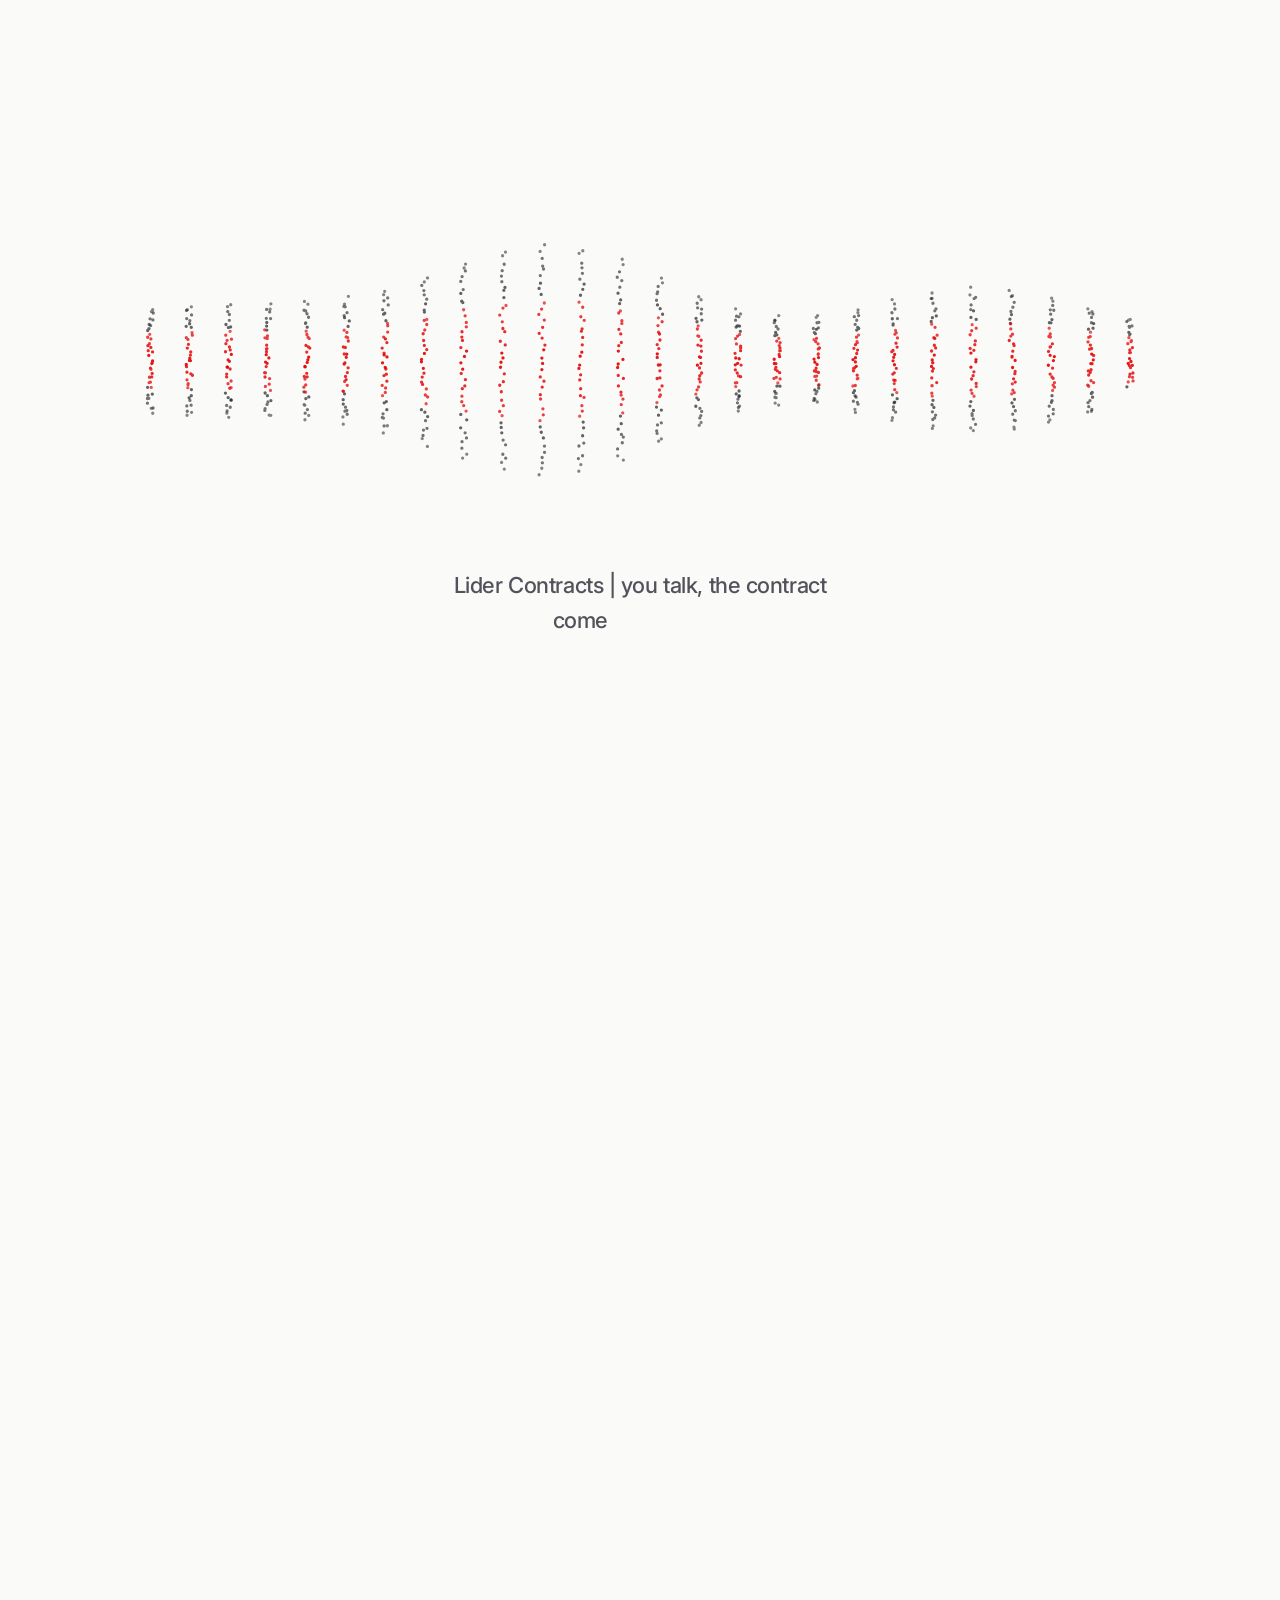
==== commit e7f85c33: "Blinda o nome da marca contra o tradutor automatico do navegador O Chrome traduz sozinho a pagina qu" ====
--- a/index.html
+++ b/index.html
@@ -1 +1 @@
-<!DOCTYPE html><html lang="pt-BR"><head><meta charset="utf-8"><meta name="viewport" content="width=device-width,initial-scale=1"><title>Contrato e invoice em inglês pelo WhatsApp | Lider Contracts</title><meta name="description" content="Mande um áudio no WhatsApp e receba contrato, orçamento e invoice em inglês, com a sua marca. Feito para quem presta serviço nos Estados Unidos."><meta name="robots" content="index,follow,max-image-preview:large"><link rel="canonical" href="https://lidercontracts.com/"><link rel="alternate" hreflang="pt-BR" href="https://lidercontracts.com/"><link rel="alternate" hreflang="en" href="https://lidercontracts.com/en/"><link rel="alternate" hreflang="es" href="https://lidercontracts.com/es/"><link rel="alternate" hreflang="x-default" href="https://lidercontracts.com/en/"><meta property="og:type" content="website"><meta property="og:url" content="https://lidercontracts.com/"><meta property="og:title" content="Você fala. O contrato sai pronto, em inglês."><meta property="og:description" content="Um áudio no WhatsApp vira contrato e invoice em inglês, com o nome e a logo da sua empresa."><meta property="og:locale" content="pt_BR"><meta property="og:site_name" content="Lider Contracts"><meta name="twitter:card" content="summary_large_image"><meta name="twitter:title" content="Você fala. O contrato sai pronto, em inglês."><meta name="twitter:description" content="Um áudio no WhatsApp vira contrato e invoice em inglês, com o nome e a logo da sua empresa."><link rel="icon" type="image/png" href="/assets/favicon.png"><link rel="apple-touch-icon" href="/assets/favicon.png"><meta name="theme-color" content="#fafaf9"><link rel="preconnect" href="https://fonts.googleapis.com"><link rel="preconnect" href="https://fonts.gstatic.com" crossorigin><link href="https://fonts.googleapis.com/css2?family=Inter:wght@400;500;600;700&family=JetBrains+Mono:wght@500;600&display=swap" rel="stylesheet"><link rel="stylesheet" href="/assets/site-us.css?v=20261125"><script>!function(){if("http:"===location.protocol||"https:"===location.protocol){var t="lidercommerce_us_lingua",a=(document.documentElement.getAttribute("lang")||"pt").slice(0,2);if("/"===location.pathname||"/index.html"===location.pathname){var e=location.search+location.hash,o=null;try{o=localStorage.getItem(t)}catch(t){}if(o)"pt"!==o&&n(o);else if(!/bot|crawl|spider|slurp|googlebot|bingpreview|duckduck|yandex|baidu/i.test(navigator.userAgent||"")){var l=(navigator.languages&&navigator.languages[0]||navigator.language||"").slice(0,2).toLowerCase();"es"===l?n("es"):l&&"pt"!==l&&n("en")}}else try{localStorage.setItem(t,a)}catch(t){}}function n(t){location.replace("/"+t+"/"+e)}}()</script><script>!function(){var e=document.documentElement,a=location.search;if(!(a.indexOf("sem-abertura")>-1)){if(!(a.indexOf("abertura")>-1)){try{if("1"===sessionStorage.getItem("lidercommerce_us_abertura_vista_v1"))return}catch(e){}if(window.matchMedia&&window.matchMedia("(prefers-reduced-motion: reduce)").matches)return}var t=document.createElement("style");t.textContent=".abertura-ativa,.abertura-ativa body{overflow:hidden;background:#fafaf9}.abertura-ativa body>*:not(.abertura){visibility:hidden}.abertura{visibility:visible}",document.head.appendChild(t),e.className+=" abertura-ativa",setTimeout(function(){e.classList.remove("abertura-ativa")},9e3)}}()</script><script src="/assets/abertura-us.js?v=20261125" defer="defer"></script><script type="application/ld+json">[{"@context":"https://schema.org","@type":"SoftwareApplication","name":"Lider Contracts","applicationCategory":"BusinessApplication","operatingSystem":"WhatsApp","inLanguage":"pt-BR","url":"https://lidercontracts.com/","description":"Mande um áudio no WhatsApp e receba contrato, orçamento e invoice em inglês, com a sua marca. Feito para quem presta serviço nos Estados Unidos.","offers":[{"@type":"Offer","name":"Grátis","price":"0","priceCurrency":"USD","description":"Para experimentar antes de decidir."},{"@type":"Offer","name":"Plus","price":"4","priceCurrency":"USD","description":"$48 por ano, num pagamento só"},{"@type":"Offer","name":"Pro","price":"18","priceCurrency":"USD","description":"$216 por ano, num pagamento só"}]},{"@context":"https://schema.org","@type":"FAQPage","inLanguage":"pt-BR","mainEntity":[{"@type":"Question","name":"Preciso saber inglês?","acceptedAnswer":{"@type":"Answer","text":"Não. Você fala em português ou em espanhol e o documento sai em inglês. O resumo que volta para você conferir vem na sua língua."}},{"@type":"Question","name":"Preciso baixar algum aplicativo?","acceptedAnswer":{"@type":"Answer","text":"Não. Tudo acontece no WhatsApp que você já usa todo dia. A central no computador serve para consultar o que já saiu."}},{"@type":"Question","name":"O contrato vale nos Estados Unidos?","acceptedAnswer":{"@type":"Answer","text":"Ele traz as partes, o serviço, os valores, o sinal e os campos de assinatura, no formato usado no dia a dia de quem presta serviço. Para obra grande ou caso fora do comum, vale passar com um advogado antes."}},{"@type":"Question","name":"Posso colocar a minha logo?","acceptedAnswer":{"@type":"Answer","text":"Pode. Nome, logo, endereço, sinal padrão e garantia ficam guardados uma vez e entram sozinhos em todo documento."}},{"@type":"Question","name":"E se o valor mudar depois?","acceptedAnswer":{"@type":"Answer","text":"Peça o ajuste no mesmo áudio ou por texto. Sai uma versão nova na hora, sem precisar recomeçar."}},{"@type":"Question","name":"Como eu cancelo?","acceptedAnswer":{"@type":"Answer","text":"Pelo próprio WhatsApp ou pela central, quando quiser. Sem multa e sem fidelidade."}}]}]</script></head><body><div class="abertura" aria-hidden="true"><p class="abertura-frase" data-frase="Lider Contracts | você fala, o contrato sai pronto"></p></div><header class="topo" id="topo"><div class="topo-caixa wrap"><a href="/" class="marca" aria-label="Lider Contracts"><img src="/assets/logo-lc-marca.png" alt=""> <span>Lider<i>Contracts</i></span></a><div class="topo-acoes"><nav class="linguas" aria-label="Idioma"><a href="/" aria-current="true" hreflang="pt-BR" lang="pt-BR">PT</a> <a href="/en/" hreflang="en" lang="en">EN</a> <a href="/es/" hreflang="es" lang="es">ES</a></nav><a href="#planos" class="topo-link some">Planos</a> <a href="https://lidercontracts.com/app/" class="topo-link">Entrar</a> <a href="#planos" class="btn btn-marca btn-p">Assinar</a></div></div></header><main><section class="hero"><div class="wrap"><div class="hero-grade"><div class="hero-texto"><span class="etiqueta-marca">Para quem presta serviço nos Estados Unidos</span><h1 class="display">Você fala. <span class="realce">O contrato sai pronto.</span></h1><p class="hero-tese">Grave um áudio no WhatsApp contando o cliente, o serviço e o valor. Em menos de um minuto volta um contrato e um invoice em inglês, com o nome e a logo da sua empresa.</p><div class="hero-acoes"><a href="#" class="btn btn-marca btn-g" data-wa><svg viewBox="0 0 24 24" fill="currentColor" aria-hidden="true"><path d="M12.04 2C6.58 2 2.13 6.45 2.13 11.91c0 1.75.46 3.45 1.32 4.95L2 22l5.25-1.38a9.9 9.9 0 0 0 4.79 1.22h.01c5.46 0 9.91-4.45 9.91-9.91 0-2.65-1.03-5.14-2.9-7.01A9.82 9.82 0 0 0 12.04 2Zm0 18.15h-.01a8.2 8.2 0 0 1-4.19-1.15l-.3-.18-3.12.82.83-3.04-.2-.31a8.22 8.22 0 0 1-1.26-4.38c0-4.54 3.7-8.24 8.25-8.24 2.2 0 4.27.86 5.83 2.42a8.19 8.19 0 0 1 2.41 5.83c0 4.54-3.7 8.23-8.24 8.23Zm4.52-6.16c-.25-.12-1.47-.72-1.69-.81-.23-.08-.39-.12-.56.13-.16.24-.64.8-.78.97-.14.16-.29.18-.54.06-.25-.12-1.05-.39-1.99-1.23-.74-.66-1.23-1.47-1.38-1.72-.14-.25-.01-.38.11-.5.11-.11.25-.29.37-.43.13-.15.17-.25.25-.41.08-.17.04-.31-.02-.43-.06-.12-.56-1.34-.76-1.84-.2-.48-.4-.42-.56-.43h-.48c-.16 0-.43.06-.65.31-.22.25-.86.84-.86 2.05s.88 2.38 1 2.54c.12.17 1.73 2.64 4.2 3.71.59.25 1.04.4 1.4.52.59.19 1.12.16 1.55.1.47-.07 1.47-.6 1.67-1.18.21-.58.21-1.07.15-1.18-.06-.1-.22-.17-.47-.29Z"/></svg> Testar grátis no WhatsApp </a><a href="#como" class="btn btn-linha btn-g">Ver como funciona</a></div><div class="selos"><span class="selo"><svg viewBox="0 0 24 24" fill="none" stroke="currentColor" stroke-width="2.6" stroke-linecap="round" stroke-linejoin="round" aria-hidden="true"><path d="M20 6 9 17l-5-5"/></svg>Começa de graça</span> <span class="selo"><svg viewBox="0 0 24 24" fill="none" stroke="currentColor" stroke-width="2.6" stroke-linecap="round" stroke-linejoin="round" aria-hidden="true"><path d="M20 6 9 17l-5-5"/></svg>Sem cartão</span> <span class="selo"><svg viewBox="0 0 24 24" fill="none" stroke="currentColor" stroke-width="2.6" stroke-linecap="round" stroke-linejoin="round" aria-hidden="true"><path d="M20 6 9 17l-5-5"/></svg>Sem baixar aplicativo</span></div></div><div class="cena" data-demo="1" aria-label="Exemplo de uma conversa no WhatsApp e do contrato que sai dela"><div class="aparelho"><div class="fone"><div class="fone-tela"><div class="fone-ilha"></div><div class="fone-topo"><span class="mono">9:41</span> <span class="fone-sinal"><svg viewBox="0 0 24 24" fill="currentColor" aria-hidden="true"><path d="M2 20h3v-6H2v6Zm5 0h3V9H7v11Zm5 0h3V4h-3v16Zm5 0h3v-9h-3v9Z"/></svg> <svg viewBox="0 0 24 24" fill="currentColor" aria-hidden="true"><path d="M2 6h16a2 2 0 0 1 2 2v8a2 2 0 0 1-2 2H2a2 2 0 0 1-2-2V8a2 2 0 0 1 2-2Zm1 2v8h14V8H3Zm19 2v4h1v-4h-1Z"/></svg></span></div><div class="chat-topo"><span class="chat-voltar"><svg viewBox="0 0 24 24" fill="none" stroke="currentColor" stroke-width="2.4" stroke-linecap="round" stroke-linejoin="round" aria-hidden="true"><path d="m15 18-6-6 6-6"/></svg></span><span class="chat-face"><svg viewBox="0 0 24 24" fill="currentColor" aria-hidden="true"><path d="M12 2a2 2 0 0 1 2 2v1h1a5 5 0 0 1 5 5v5a5 5 0 0 1-5 5H9a5 5 0 0 1-5-5v-5a5 5 0 0 1 5-5h1V4a2 2 0 0 1 2-2Zm-2.5 9a1.5 1.5 0 1 0 0 3 1.5 1.5 0 0 0 0-3Zm5 0a1.5 1.5 0 1 0 0 3 1.5 1.5 0 0 0 0-3Z"/></svg> </span><span class="chat-nome"><b>Lider Contracts</b><span>online</span></span> <span class="chat-icones"><svg viewBox="0 0 24 24" fill="none" stroke="currentColor" stroke-width="2" aria-hidden="true"><path d="m23 7-7 5 7 5V7Z"/><rect x="1" y="5" width="15" height="14" rx="2"/></svg> <svg viewBox="0 0 24 24" fill="none" stroke="currentColor" stroke-width="2" aria-hidden="true"><path d="M22 16.92v3a2 2 0 0 1-2.18 2 19.8 19.8 0 0 1-8.63-3.07 19.5 19.5 0 0 1-6-6A19.8 19.8 0 0 1 2.12 4.2 2 2 0 0 1 4.11 2h3a2 2 0 0 1 2 1.72c.13.96.36 1.9.7 2.81a2 2 0 0 1-.45 2.11L8.1 9.9a16 16 0 0 0 6 6l1.26-1.26a2 2 0 0 1 2.11-.45c.9.34 1.85.57 2.81.7A2 2 0 0 1 22 16.92Z"/></svg></span></div><div class="chat"><div class="conversa" data-para="1"><span class="chat-dia">Hoje</span><div class="balao balao-eu"><div class="audio"><span class="audio-play"><svg viewBox="0 0 24 24" fill="currentColor" aria-hidden="true"><path d="M8 5v14l11-7L8 5Z"/></svg></span><span class="audio-onda" aria-hidden="true"><i class="on" style="height:6px"></i><i class="on" style="height:12px"></i><i class="on" style="height:18px"></i><i class="on" style="height:9px"></i><i class="on" style="height:15px"></i><i class="on" style="height:20px"></i><i style="height:11px"></i><i style="height:16px"></i><i style="height:7px"></i><i style="height:13px"></i><i style="height:18px"></i><i style="height:9px"></i><i style="height:14px"></i><i style="height:6px"></i><i style="height:11px"></i><i style="height:16px"></i> </span><span class="audio-tempo mono">0:38</span></div><span class="balao-hora mono">9:41<svg viewBox="0 0 24 24" fill="currentColor" aria-hidden="true"><path d="M18.4 6.6 9.9 15.1 7 12.2l-1.4 1.4 4.3 4.3 9.9-9.9-1.4-1.4Z"/><path d="M22.6 6.6 14.1 15.1l-.8-.8-1.4 1.4 2.2 2.2 9.9-9.9-1.4-1.4Z"/></svg></span></div><div class="balao balao-ela">Pintura interna para Karen Miller, 3 quartos. US$ 4.850 com 30% de sinal. Confere?<div class="balao-botoes"><span>Gerar PDF</span><span>Ajustar</span></div><span class="balao-hora mono">9:41</span></div><div class="balao balao-eu">Isso mesmo, pode gerar<span class="balao-hora mono">9:42<svg viewBox="0 0 24 24" fill="currentColor" aria-hidden="true"><path d="M18.4 6.6 9.9 15.1 7 12.2l-1.4 1.4 4.3 4.3 9.9-9.9-1.4-1.4Z"/><path d="M22.6 6.6 14.1 15.1l-.8-.8-1.4 1.4 2.2 2.2 9.9-9.9-1.4-1.4Z"/></svg></span></div><div class="balao balao-ela"><div class="anexo"><span class="anexo-icone">PDF</span> <span><b>Contract-1042.pdf</b><span>2 páginas · PDF</span></span></div>Pronto. É só encaminhar para a cliente. <span class="balao-hora mono">9:42</span></div></div><div class="conversa" data-para="2"><span class="chat-dia">Hoje</span><div class="balao balao-eu">Can you start next Monday? And are you insured?<span class="balao-hora mono">9:12<svg viewBox="0 0 24 24" fill="currentColor" aria-hidden="true"><path d="M18.4 6.6 9.9 15.1 7 12.2l-1.4 1.4 4.3 4.3 9.9-9.9-1.4-1.4Z"/><path d="M22.6 6.6 14.1 15.1l-.8-.8-1.4 1.4 2.2 2.2 9.9-9.9-1.4-1.4Z"/></svg></span></div><div class="balao balao-ela">A cliente perguntou se você começa na segunda e se você tem seguro. <span class="balao-rotulo">Resposta pronta em inglês</span> <span class="balao-caixa" lang="en">Yes, I can start Monday at 8 AM. I am fully insured and I can send you the certificate today.</span><div class="balao-botoes"><span>Copiar</span><span>Mudar o tom</span></div><span class="balao-hora mono">9:12</span></div></div><div class="conversa" data-para="3"><span class="chat-dia">Hoje</span><div class="balao balao-eu">Quanto eu cobro para pintar 3 quartos em Orlando?<span class="balao-hora mono">8:05<svg viewBox="0 0 24 24" fill="currentColor" aria-hidden="true"><path d="M18.4 6.6 9.9 15.1 7 12.2l-1.4 1.4 4.3 4.3 9.9-9.9-1.4-1.4Z"/><path d="M22.6 6.6 14.1 15.1l-.8-.8-1.4 1.4 2.2 2.2 9.9-9.9-1.4-1.4Z"/></svg></span></div><div class="balao balao-ela"><span class="balao-rotulo">O que se cobra na sua região</span><div class="faixa-preco"><div class="faixa-trilho"><i></i><b></b></div><div class="faixa-pontas mono"><span>$3,500</span><span>$5,200</span></div><div class="faixa-media">Média <b class="mono">$4,500</b></div></div>Pelo tamanho e pelo acabamento que você faz, sugiro US$ 4.850 com 30% de sinal.<div class="balao-botoes"><span class="so-um">Usar US$ 4.850</span></div><span class="balao-hora mono">8:05</span></div></div><div class="conversa" data-para="4"><span class="chat-dia">Hoje</span><div class="balao balao-eu balao-foto"><span class="foto" aria-hidden="true"><i></i></span> O que é essa mancha? Dá para pintar por cima? <span class="balao-hora mono">16:40<svg viewBox="0 0 24 24" fill="currentColor" aria-hidden="true"><path d="M18.4 6.6 9.9 15.1 7 12.2l-1.4 1.4 4.3 4.3 9.9-9.9-1.4-1.4Z"/><path d="M22.6 6.6 14.1 15.1l-.8-.8-1.4 1.4 2.2 2.2 9.9-9.9-1.4-1.4Z"/></svg></span></div><div class="balao balao-ela">Pela foto é infiltração: a mancha escura com a borda amarelada vem de água. Pintar por cima volta em duas semanas.<ol class="passos-chat"><li>Achar de onde vem a água</li><li>Tratar a umidade e lixar</li><li>Selador e duas demãos</li></ol><span class="balao-hora mono">16:41</span></div></div></div><div class="chat-pe"><span class="chat-campo">Mensagem<svg viewBox="0 0 24 24" fill="none" stroke="currentColor" stroke-width="2" aria-hidden="true"><path d="M21.44 11.05 12.25 20.24a6 6 0 0 1-8.49-8.49l9.19-9.19a4 4 0 0 1 5.66 5.66l-9.2 9.19a2 2 0 0 1-2.83-2.83l8.49-8.48"/></svg></span><span class="chat-mic"><svg viewBox="0 0 24 24" fill="currentColor" aria-hidden="true"><path d="M12 15a3 3 0 0 0 3-3V6a3 3 0 0 0-6 0v6a3 3 0 0 0 3 3Zm5-3a5 5 0 0 1-10 0H5a7 7 0 0 0 6 6.92V22h2v-3.08A7 7 0 0 0 19 12h-2Z"/></svg></span></div></div></div><div class="flutua flutua-1" data-para="1"><span class="flutua-face">KM</span> <span><span>Cliente</span><b>Karen Miller</b></span></div><div class="flutua flutua-2" data-para="1"><span class="flutua-face"><svg viewBox="0 0 24 24" fill="none" stroke="currentColor" stroke-width="2.2" stroke-linecap="round" aria-hidden="true"><path d="M19 11H5m14 0a2 2 0 0 1 2 2v6a2 2 0 0 1-2 2H5a2 2 0 0 1-2-2v-6a2 2 0 0 1 2-2m14 0V7a2 2 0 0 0-2-2H7a2 2 0 0 0-2 2v4"/></svg></span><span><span>Serviço</span><b>Pintura interna</b></span></div><div class="flutua flutua-3" data-para="1"><span class="flutua-face"><svg viewBox="0 0 24 24" fill="none" stroke="currentColor" stroke-width="2.4" stroke-linecap="round" aria-hidden="true"><path d="M12 1v22M17 5H9.5a3.5 3.5 0 0 0 0 7h5a3.5 3.5 0 0 1 0 7H6"/></svg></span><span><span>Total</span><b class="mono">US$ 4.850</b></span></div><div class="flutua flutua-2" data-para="2"><span class="flutua-face"><svg viewBox="0 0 24 24" fill="none" stroke="currentColor" stroke-width="2.2" stroke-linecap="round" stroke-linejoin="round" aria-hidden="true"><circle cx="12" cy="12" r="10"/><path d="M2 12h20M12 2a15.3 15.3 0 0 1 4 10 15.3 15.3 0 0 1-4 10 15.3 15.3 0 0 1-4-10 15.3 15.3 0 0 1 4-10Z"/></svg></span><span><span>Chegou em</span><b>Inglês</b></span></div><div class="flutua flutua-3" data-para="2"><span class="flutua-face"><svg viewBox="0 0 24 24" fill="none" stroke="currentColor" stroke-width="2.4" stroke-linecap="round" stroke-linejoin="round" aria-hidden="true"><path d="m17 2 4 4-4 4M3 11V9a4 4 0 0 1 4-4h14M7 22l-4-4 4-4M21 13v2a4 4 0 0 1-4 4H3"/></svg></span><span><span>Traduzido</span><b>Nos dois sentidos</b></span></div><div class="flutua flutua-2" data-para="3"><span class="flutua-face"><svg viewBox="0 0 24 24" fill="none" stroke="currentColor" stroke-width="2.2" stroke-linecap="round" stroke-linejoin="round" aria-hidden="true"><path d="M21 10c0 7-9 13-9 13s-9-6-9-13a9 9 0 0 1 18 0Z"/><circle cx="12" cy="10" r="3"/></svg></span><span><span>Região</span><b>Orlando, FL</b></span></div><div class="flutua flutua-3" data-para="3"><span class="flutua-face"><svg viewBox="0 0 24 24" fill="none" stroke="currentColor" stroke-width="2.4" stroke-linecap="round" stroke-linejoin="round" aria-hidden="true"><path d="M3 17l6-6 4 4 7-7"/><path d="M14 8h6v6"/></svg></span><span><span>Média da região</span><b class="mono">US$ 4.500</b></span></div><div class="flutua flutua-2" data-para="4"><span class="flutua-face"><svg viewBox="0 0 24 24" fill="none" stroke="currentColor" stroke-width="2.2" stroke-linecap="round" stroke-linejoin="round" aria-hidden="true"><rect x="3" y="3" width="18" height="18" rx="2"/><circle cx="8.5" cy="8.5" r="1.5"/><path d="m21 15-5-5L5 21"/></svg></span><span><span>Foto</span><b>Parede da sala</b></span></div><div class="flutua flutua-3" data-para="4"><span class="flutua-face"><svg viewBox="0 0 24 24" fill="none" stroke="currentColor" stroke-width="2.4" stroke-linecap="round" stroke-linejoin="round" aria-hidden="true"><path d="M12 2a7 7 0 0 0-4 12.7V17a2 2 0 0 0 2 2h4a2 2 0 0 0 2-2v-2.3A7 7 0 0 0 12 2Z"/><path d="M9 22h6"/></svg></span><span><span>Diagnóstico</span><b>Infiltração</b></span></div><div class="doc" data-para="1"><span class="doc-selo"><svg viewBox="0 0 24 24" fill="none" stroke="currentColor" stroke-width="3" stroke-linecap="round" stroke-linejoin="round" aria-hidden="true"><path d="M20 6 9 17l-5-5"/></svg>Em inglês</span><div class="doc-topo"><span class="doc-logo">RP</span> <span><b>Rivera Painting LLC</b><span>Orlando, FL</span></span></div><div class="doc-titulo">CONTRACT</div><div class="doc-para">Prepared for Karen Miller</div><div class="doc-linha"><span>Interior painting, 3 bedrooms</span><b class="mono">$3,600</b></div><div class="doc-linha"><span>Ceilings and trim</span><b class="mono">$850</b></div><div class="doc-linha"><span>Paint and materials</span><b class="mono">$400</b></div><div class="doc-total"><span>Total</span><span class="mono">$4,850.00</span></div><div class="doc-assina"><div><i></i><span>CONTRACTOR</span></div><div><i></i><span>CLIENT</span></div></div></div></div><div class="demo"><span class="demo-chamada"><svg viewBox="0 0 24 24" fill="none" stroke="currentColor" stroke-width="2.2" stroke-linecap="round" stroke-linejoin="round" aria-hidden="true"><path d="M9 11V6a2 2 0 0 1 4 0v5m0-1.5a2 2 0 0 1 4 0V15a6 6 0 0 1-6 6h-1a6 6 0 0 1-5.2-3l-1.6-2.8a2 2 0 0 1 3.4-2L9 15"/></svg> Toque e veja ela trabalhando</span><div class="demo-abas" role="tablist" aria-label="Toque e veja ela trabalhando"><button type="button" role="tab" aria-selected="true" data-aba="1" class="on">Orçamento por áudio</button> <button type="button" role="tab" aria-selected="false" data-aba="2">Inglês nas mensagens</button> <button type="button" role="tab" aria-selected="false" data-aba="3">Quanto cobrar</button> <button type="button" role="tab" aria-selected="false" data-aba="4">Dúvida por foto</button></div></div></div></div></div></section><section class="faixa faixa-papel" id="recursos"><div class="wrap"><div class="cabeca"><span class="etiqueta">O que ela faz por você</span><h2 class="display">Quatro coisas que você deixa de fazer à noite</h2><p>O trabalho de escritório que sobra para depois do serviço, resolvido no mesmo WhatsApp em que você já fala com o cliente.</p></div><div class="recursos"><article class="recurso"><span class="recurso-icone"><svg viewBox="0 0 24 24" fill="currentColor" aria-hidden="true"><path d="M12 15a3 3 0 0 0 3-3V6a3 3 0 0 0-6 0v6a3 3 0 0 0 3 3Zm5-3a5 5 0 0 1-10 0H5a7 7 0 0 0 6 6.92V22h2v-3.08A7 7 0 0 0 19 12h-2Z"/></svg></span><h3>Orçamento por áudio</h3><p>Você grava do jeito que falaria com o cliente. O serviço, o valor e as condições saem do áudio e viram documento.</p></article><article class="recurso"><span class="recurso-icone"><svg viewBox="0 0 24 24" fill="none" stroke="currentColor" stroke-width="2" stroke-linecap="round" stroke-linejoin="round" aria-hidden="true"><circle cx="12" cy="12" r="10"/><path d="M2 12h20M12 2a15.3 15.3 0 0 1 4 10 15.3 15.3 0 0 1-4 10 15.3 15.3 0 0 1-4-10 15.3 15.3 0 0 1 4-10Z"/></svg></span><h3>Inglês sem travar</h3><p>O documento sai em inglês americano, no formato que o cliente daqui espera ler e assinar.</p></article><article class="recurso"><span class="recurso-icone"><svg viewBox="0 0 24 24" fill="none" stroke="currentColor" stroke-width="2" stroke-linecap="round" stroke-linejoin="round" aria-hidden="true"><path d="M12 1v22M17 5H9.5a3.5 3.5 0 0 0 0 7h5a3.5 3.5 0 0 1 0 7H6"/></svg></span><h3>Quanto cobrar</h3><p>Na dúvida do preço, pergunte antes de mandar. Você recebe a faixa praticada no seu tipo de serviço e na sua região.</p></article><article class="recurso"><span class="recurso-icone"><svg viewBox="0 0 24 24" fill="none" stroke="currentColor" stroke-width="2" stroke-linecap="round" stroke-linejoin="round" aria-hidden="true"><rect x="3" y="3" width="18" height="18" rx="2"/><circle cx="8.5" cy="8.5" r="1.5"/><path d="m21 15-5-5L5 21"/></svg></span><h3>Foto vira resposta</h3><p>Mande a foto do serviço ou de um papel que você recebeu e pergunte o que precisar. A resposta volta no mesmo lugar.</p></article></div></div></section><section class="faixa" id="como"><div class="wrap"><div class="cabeca"><span class="etiqueta">Como funciona</span><h2 class="display">Três passos, um minuto</h2></div><div class="passos"><div class="passo"><span class="passo-icone"><span class="passo-num">1</span><svg viewBox="0 0 24 24" fill="currentColor" aria-hidden="true"><path d="M12 15a3 3 0 0 0 3-3V6a3 3 0 0 0-6 0v6a3 3 0 0 0 3 3Zm5-3a5 5 0 0 1-10 0H5a7 7 0 0 0 6 6.92V22h2v-3.08A7 7 0 0 0 19 12h-2Z"/></svg></span><h3>Fale</h3><p>Cliente, serviço e valor, num áudio só.</p></div><div class="passo"><span class="passo-icone"><span class="passo-num">2</span><svg viewBox="0 0 24 24" fill="none" stroke="currentColor" stroke-width="2" stroke-linecap="round" stroke-linejoin="round" aria-hidden="true"><path d="M9 11V6a2 2 0 0 1 4 0v5m0-1.5a2 2 0 0 1 4 0V15a6 6 0 0 1-6 6h-1a6 6 0 0 1-5.2-3l-1.6-2.8a2 2 0 0 1 3.4-2L9 15"/></svg></span><h3>Confira</h3><p>Leia o resumo e toque em Gerar PDF.</p></div><div class="passo"><span class="passo-icone"><span class="passo-num">3</span><svg viewBox="0 0 24 24" fill="none" stroke="currentColor" stroke-width="2" stroke-linecap="round" stroke-linejoin="round" aria-hidden="true"><path d="m22 2-7 20-4-9-9-4 20-7Z"/></svg></span><h3>Envie</h3><p>Em inglês, com a sua marca, pronto para assinar.</p></div></div></div></section><section class="faixa faixa-papel" id="para-quem"><div class="wrap"><div class="cabeca"><span class="etiqueta">Para quem é</span><h2 class="display">Feito para quem trabalha com as mãos</h2><p>Se você fecha o serviço na conversa e depois perde a noite montando papel, é para você.</p></div><div class="oficios"><span class="oficio"><svg viewBox="0 0 24 24" fill="none" stroke="currentColor" stroke-width="2.6" stroke-linecap="round" stroke-linejoin="round" aria-hidden="true"><path d="M20 6 9 17l-5-5"/></svg>Pintura</span><span class="oficio"><svg viewBox="0 0 24 24" fill="none" stroke="currentColor" stroke-width="2.6" stroke-linecap="round" stroke-linejoin="round" aria-hidden="true"><path d="M20 6 9 17l-5-5"/></svg>Limpeza</span><span class="oficio"><svg viewBox="0 0 24 24" fill="none" stroke="currentColor" stroke-width="2.6" stroke-linecap="round" stroke-linejoin="round" aria-hidden="true"><path d="M20 6 9 17l-5-5"/></svg>Jardinagem e paisagismo</span><span class="oficio"><svg viewBox="0 0 24 24" fill="none" stroke="currentColor" stroke-width="2.6" stroke-linecap="round" stroke-linejoin="round" aria-hidden="true"><path d="M20 6 9 17l-5-5"/></svg>Elétrica</span><span class="oficio"><svg viewBox="0 0 24 24" fill="none" stroke="currentColor" stroke-width="2.6" stroke-linecap="round" stroke-linejoin="round" aria-hidden="true"><path d="M20 6 9 17l-5-5"/></svg>Encanamento</span><span class="oficio"><svg viewBox="0 0 24 24" fill="none" stroke="currentColor" stroke-width="2.6" stroke-linecap="round" stroke-linejoin="round" aria-hidden="true"><path d="M20 6 9 17l-5-5"/></svg>Reforma e construção</span><span class="oficio"><svg viewBox="0 0 24 24" fill="none" stroke="currentColor" stroke-width="2.6" stroke-linecap="round" stroke-linejoin="round" aria-hidden="true"><path d="M20 6 9 17l-5-5"/></svg>Mudanças</span><span class="oficio"><svg viewBox="0 0 24 24" fill="none" stroke="currentColor" stroke-width="2.6" stroke-linecap="round" stroke-linejoin="round" aria-hidden="true"><path d="M20 6 9 17l-5-5"/></svg>Lavagem e detailing</span></div></div></section><section class="faixa" id="central"><div class="wrap"><div class="cabeca"><span class="etiqueta-marca">Sua central</span><h2 class="display">Você conversa no WhatsApp. Tudo fica guardado.</h2><p>Além da conversa, você tem uma central com todos os documentos que já saíram, o seu plano e os dados da sua empresa.</p></div><div class="central"><div class="abas"><div class="aba ativa"><span class="aba-icone"><svg viewBox="0 0 24 24" fill="none" stroke="currentColor" stroke-width="2" stroke-linecap="round" stroke-linejoin="round" aria-hidden="true"><path d="m3 9 9-7 9 7v11a2 2 0 0 1-2 2H5a2 2 0 0 1-2-2V9Z"/><path d="M9 22V12h6v10"/></svg></span><span><b>Início</b><p>O seu plano, quanto você já usou no mês e os últimos documentos.</p></span></div><div class="aba"><span class="aba-icone"><svg viewBox="0 0 24 24" fill="none" stroke="currentColor" stroke-width="2" stroke-linecap="round" stroke-linejoin="round" aria-hidden="true"><path d="M14 2H6a2 2 0 0 0-2 2v16a2 2 0 0 0 2 2h12a2 2 0 0 0 2-2V8Z"/><path d="M14 2v6h6M16 13H8M16 17H8"/></svg></span><span><b>Documentos</b><p>Todo contrato, orçamento e invoice guardado, pronto para baixar de novo.</p></span></div><div class="aba"><span class="aba-icone"><svg viewBox="0 0 24 24" fill="none" stroke="currentColor" stroke-width="2" stroke-linecap="round" stroke-linejoin="round" aria-hidden="true"><rect x="2" y="7" width="20" height="14" rx="2"/><path d="M16 21V5a2 2 0 0 0-2-2h-4a2 2 0 0 0-2 2v16"/></svg></span><span><b>Meu negócio</b><p>Nome, logo, endereço, sinal padrão e garantia. Entram em todo documento.</p></span></div><div class="aba"><span class="aba-icone"><svg viewBox="0 0 24 24" fill="none" stroke="currentColor" stroke-width="2" stroke-linecap="round" stroke-linejoin="round" aria-hidden="true"><rect x="2" y="5" width="20" height="14" rx="2"/><path d="M2 10h20"/></svg></span><span><b>Plano e cobrança</b><p>Mude de plano, troque o cartão e veja as faturas quando quiser.</p></span></div></div><div><div class="janela"><div class="janela-barra"><span class="janela-bolas"><i></i><i></i><i></i></span> <span class="janela-url mono">lidercontracts.com/app</span></div><div class="painel"><div class="painel-lado"><div class="painel-marca"><i><svg viewBox="0 0 24 24" fill="currentColor" aria-hidden="true"><path d="M12 2a2 2 0 0 1 2 2v1h1a5 5 0 0 1 5 5v5a5 5 0 0 1-5 5H9a5 5 0 0 1-5-5v-5a5 5 0 0 1 5-5h1V4a2 2 0 0 1 2-2Zm-2.5 9a1.5 1.5 0 1 0 0 3 1.5 1.5 0 0 0 0-3Zm5 0a1.5 1.5 0 1 0 0 3 1.5 1.5 0 0 0 0-3Z"/></svg></i>Lider Contracts</div><div class="painel-item on"><svg viewBox="0 0 24 24" fill="none" stroke="currentColor" stroke-width="2" stroke-linecap="round" stroke-linejoin="round" aria-hidden="true"><path d="m3 9 9-7 9 7v11a2 2 0 0 1-2 2H5a2 2 0 0 1-2-2V9Z"/></svg>Início</div><div class="painel-item"><svg viewBox="0 0 24 24" fill="none" stroke="currentColor" stroke-width="2" stroke-linecap="round" stroke-linejoin="round" aria-hidden="true"><path d="M14 2H6a2 2 0 0 0-2 2v16a2 2 0 0 0 2 2h12a2 2 0 0 0 2-2V8Z"/><path d="M14 2v6h6"/></svg>Documentos</div><div class="painel-item"><svg viewBox="0 0 24 24" fill="none" stroke="currentColor" stroke-width="2" stroke-linecap="round" stroke-linejoin="round" aria-hidden="true"><rect x="2" y="7" width="20" height="14" rx="2"/><path d="M16 21V5a2 2 0 0 0-2-2h-4a2 2 0 0 0-2 2v16"/></svg>Meu negócio</div><div class="painel-item"><svg viewBox="0 0 24 24" fill="none" stroke="currentColor" stroke-width="2" stroke-linecap="round" stroke-linejoin="round" aria-hidden="true"><rect x="2" y="5" width="20" height="14" rx="2"/><path d="M2 10h20"/></svg>Plano e cobrança</div></div><div class="painel-corpo"><div class="painel-ola"><b>Olá, Rivera Painting</b> <span class="pastilha"><i></i>Ativo</span></div><div class="painel-cartoes"><div class="painel-cartao"><span>Plano</span><b>Pro</b></div><div class="painel-cartao"><span>Neste mês</span><b class="mono">14 <em>documentos</em></b></div></div><div class="painel-tit">Documentos recentes</div><div class="painel-doc"><span class="anexo-icone">PDF</span><b>Karen Miller</b><span>Contrato</span><u class="mono">$4,850</u></div><div class="painel-doc"><span class="anexo-icone">PDF</span><b>Mike Brown</b><span>Invoice</span><u class="mono">$1,200</u></div><div class="painel-doc"><span class="anexo-icone">PDF</span><b>Lisa Chen</b><span>Orçamento</span><u class="mono">$2,300</u></div></div></div></div><p class="legenda">Exemplo ilustrativo da central.</p></div></div></div></section><section class="faixa faixa-papel" id="planos"><div class="wrap"><div class="cabeca"><h2 class="display">Comece grátis. Assine se gostar.</h2><p>Sem fidelidade, e sem cartão para testar.</p></div><div class="planos-area" data-cobranca="ano" id="planosArea"><div style="text-align:center"><div class="chave" role="group" aria-label="Forma de cobrança"><button type="button" class="on" data-cobranca="ano">Anual <em>-55%</em></button> <button type="button" data-cobranca="mes">Mensal</button></div></div><div class="planos"><article class="plano"><div class="plano-nome"><b>Grátis</b></div><div class="plano-valor"><b class="mono">$0</b><span>/mês</span></div><p class="plano-nota">Para experimentar antes de decidir.</p><ul><li><svg viewBox="0 0 24 24" fill="none" stroke="currentColor" stroke-width="2.6" stroke-linecap="round" stroke-linejoin="round" aria-hidden="true"><path d="M20 6 9 17l-5-5"/></svg>1 contrato e 1 invoice</li><li><svg viewBox="0 0 24 24" fill="none" stroke="currentColor" stroke-width="2.6" stroke-linecap="round" stroke-linejoin="round" aria-hidden="true"><path d="M20 6 9 17l-5-5"/></svg>Com marca d’água</li><li><svg viewBox="0 0 24 24" fill="none" stroke="currentColor" stroke-width="2.6" stroke-linecap="round" stroke-linejoin="round" aria-hidden="true"><path d="M20 6 9 17l-5-5"/></svg>Sem cartão</li></ul><a href="#" class="btn btn-linha" data-wa>Testar grátis</a></article><article class="plano plano-top"><span class="plano-fita">Recomendado</span><div class="plano-nome"><b>Plus</b><span class="plano-economia por-ano">Economize 55%</span></div><div class="plano-valor"><b class="mono por-ano">$4</b><b class="mono por-mes">$9</b> <span>/mês</span><s class="mono por-ano">$9</s></div><p class="plano-nota por-ano">$48 por ano, num pagamento só</p><p class="plano-nota por-mes">Cobrado todo mês</p><ul><li><svg viewBox="0 0 24 24" fill="none" stroke="currentColor" stroke-width="2.6" stroke-linecap="round" stroke-linejoin="round" aria-hidden="true"><path d="M20 6 9 17l-5-5"/></svg><span class="por-ano">120 documentos por ano</span><span class="por-mes">20 documentos por mês</span></li><li><svg viewBox="0 0 24 24" fill="none" stroke="currentColor" stroke-width="2.6" stroke-linecap="round" stroke-linejoin="round" aria-hidden="true"><path d="M20 6 9 17l-5-5"/></svg>Sem marca d’água</li><li><svg viewBox="0 0 24 24" fill="none" stroke="currentColor" stroke-width="2.6" stroke-linecap="round" stroke-linejoin="round" aria-hidden="true"><path d="M20 6 9 17l-5-5"/></svg>A sua marca em todo documento</li></ul><a href="#" class="btn btn-marca" data-wa="plus">Pegar o Plus</a></article><article class="plano"><div class="plano-nome"><b>Pro</b><span class="plano-economia por-ano">Economize 21%</span></div><div class="plano-valor"><b class="mono por-ano">$18</b><b class="mono por-mes">$23</b> <span>/mês</span><s class="mono por-ano">$23</s></div><p class="plano-nota por-ano">$216 por ano, num pagamento só</p><p class="plano-nota por-mes">Cobrado todo mês</p><ul><li><svg viewBox="0 0 24 24" fill="none" stroke="currentColor" stroke-width="2.6" stroke-linecap="round" stroke-linejoin="round" aria-hidden="true"><path d="M20 6 9 17l-5-5"/></svg>Documentos ilimitados</li><li><svg viewBox="0 0 24 24" fill="none" stroke="currentColor" stroke-width="2.6" stroke-linecap="round" stroke-linejoin="round" aria-hidden="true"><path d="M20 6 9 17l-5-5"/></svg>Sem marca d’água</li><li><svg viewBox="0 0 24 24" fill="none" stroke="currentColor" stroke-width="2.6" stroke-linecap="round" stroke-linejoin="round" aria-hidden="true"><path d="M20 6 9 17l-5-5"/></svg>Atendimento prioritário</li></ul><a href="#" class="btn btn-preto" data-wa="pro">Pegar o Pro</a></article></div><div class="planos-pe"><span><svg viewBox="0 0 24 24" fill="none" stroke="currentColor" stroke-width="2" stroke-linecap="round" stroke-linejoin="round" aria-hidden="true"><path d="M20 6 9 17l-5-5"/></svg>Cancele quando quiser</span> <span><svg viewBox="0 0 24 24" fill="none" stroke="currentColor" stroke-width="2" stroke-linecap="round" stroke-linejoin="round" aria-hidden="true"><rect x="2" y="5" width="20" height="14" rx="2"/><path d="M2 10h20"/></svg>Pagamento no cartão</span> <span><svg viewBox="0 0 24 24" fill="none" stroke="currentColor" stroke-width="2" stroke-linecap="round" stroke-linejoin="round" aria-hidden="true"><rect x="3" y="11" width="18" height="11" rx="2"/><path d="M7 11V7a5 5 0 0 1 10 0v4"/></svg>Cobrança segura</span></div></div></div></section><section class="faixa" id="perguntas"><div class="wrap"><div class="cabeca"><h2 class="display">Perguntas que todo mundo faz</h2></div><div class="faq"><details><summary>Preciso saber inglês?<svg viewBox="0 0 24 24" fill="none" stroke="currentColor" stroke-width="2.2" stroke-linecap="round" aria-hidden="true"><path d="M12 5v14M5 12h14"/></svg></summary><p>Não. Você fala em português ou em espanhol e o documento sai em inglês. O resumo que volta para você conferir vem na sua língua.</p></details><details><summary>Preciso baixar algum aplicativo?<svg viewBox="0 0 24 24" fill="none" stroke="currentColor" stroke-width="2.2" stroke-linecap="round" aria-hidden="true"><path d="M12 5v14M5 12h14"/></svg></summary><p>Não. Tudo acontece no WhatsApp que você já usa todo dia. A central no computador serve para consultar o que já saiu.</p></details><details><summary>O contrato vale nos Estados Unidos?<svg viewBox="0 0 24 24" fill="none" stroke="currentColor" stroke-width="2.2" stroke-linecap="round" aria-hidden="true"><path d="M12 5v14M5 12h14"/></svg></summary><p>Ele traz as partes, o serviço, os valores, o sinal e os campos de assinatura, no formato usado no dia a dia de quem presta serviço. Para obra grande ou caso fora do comum, vale passar com um advogado antes.</p></details><details><summary>Posso colocar a minha logo?<svg viewBox="0 0 24 24" fill="none" stroke="currentColor" stroke-width="2.2" stroke-linecap="round" aria-hidden="true"><path d="M12 5v14M5 12h14"/></svg></summary><p>Pode. Nome, logo, endereço, sinal padrão e garantia ficam guardados uma vez e entram sozinhos em todo documento.</p></details><details><summary>E se o valor mudar depois?<svg viewBox="0 0 24 24" fill="none" stroke="currentColor" stroke-width="2.2" stroke-linecap="round" aria-hidden="true"><path d="M12 5v14M5 12h14"/></svg></summary><p>Peça o ajuste no mesmo áudio ou por texto. Sai uma versão nova na hora, sem precisar recomeçar.</p></details><details><summary>Como eu cancelo?<svg viewBox="0 0 24 24" fill="none" stroke="currentColor" stroke-width="2.2" stroke-linecap="round" aria-hidden="true"><path d="M12 5v14M5 12h14"/></svg></summary><p>Pelo próprio WhatsApp ou pela central, quando quiser. Sem multa e sem fidelidade.</p></details></div></div></section><section class="fecho"><div class="wrap"><h2 class="display">O próximo orçamento pode sair em um minuto.</h2><p>Mande um áudio agora e veja o contrato chegar pronto, em inglês, com a sua marca.</p><div class="hero-acoes"><a href="#" class="btn btn-marca btn-g" data-wa><svg viewBox="0 0 24 24" fill="currentColor" aria-hidden="true"><path d="M12.04 2C6.58 2 2.13 6.45 2.13 11.91c0 1.75.46 3.45 1.32 4.95L2 22l5.25-1.38a9.9 9.9 0 0 0 4.79 1.22h.01c5.46 0 9.91-4.45 9.91-9.91 0-2.65-1.03-5.14-2.9-7.01A9.82 9.82 0 0 0 12.04 2Zm0 18.15h-.01a8.2 8.2 0 0 1-4.19-1.15l-.3-.18-3.12.82.83-3.04-.2-.31a8.22 8.22 0 0 1-1.26-4.38c0-4.54 3.7-8.24 8.25-8.24 2.2 0 4.27.86 5.83 2.42a8.19 8.19 0 0 1 2.41 5.83c0 4.54-3.7 8.23-8.24 8.23Zm4.52-6.16c-.25-.12-1.47-.72-1.69-.81-.23-.08-.39-.12-.56.13-.16.24-.64.8-.78.97-.14.16-.29.18-.54.06-.25-.12-1.05-.39-1.99-1.23-.74-.66-1.23-1.47-1.38-1.72-.14-.25-.01-.38.11-.5.11-.11.25-.29.37-.43.13-.15.17-.25.25-.41.08-.17.04-.31-.02-.43-.06-.12-.56-1.34-.76-1.84-.2-.48-.4-.42-.56-.43h-.48c-.16 0-.43.06-.65.31-.22.25-.86.84-.86 2.05s.88 2.38 1 2.54c.12.17 1.73 2.64 4.2 3.71.59.25 1.04.4 1.4.52.59.19 1.12.16 1.55.1.47-.07 1.47-.6 1.67-1.18.21-.58.21-1.07.15-1.18-.06-.1-.22-.17-.47-.29Z"/></svg> Testar grátis no WhatsApp </a><a href="#planos" class="btn btn-linha btn-g">Ver os planos</a></div></div></section></main><footer class="rodape"><div class="wrap"><div class="rodape-grade"><a href="/" class="marca"><img src="/assets/logo-lc-marca.png" alt=""><span>Lider<i>Contracts</i></span></a><nav class="rodape-links"><a href="#como">Como funciona</a> <a href="#planos">Planos</a> <a href="#perguntas">Perguntas</a> <a href="https://lidercontracts.com/app/">Entrar</a> <a href="#" data-wa>WhatsApp</a></nav></div><div class="rodape-pe"><span>© 2026 Lider Contracts. Todos os direitos reservados.</span><nav class="linguas" aria-label="Idioma"><a href="/" aria-current="true" hreflang="pt-BR" lang="pt-BR">Português</a> <a href="/en/" hreflang="en" lang="en">English</a> <a href="/es/" hreflang="es" lang="es">Español</a></nav></div></div></footer><div class="barra-pe"><a href="#" class="btn btn-marca" data-wa><svg viewBox="0 0 24 24" fill="currentColor" aria-hidden="true"><path d="M12.04 2C6.58 2 2.13 6.45 2.13 11.91c0 1.75.46 3.45 1.32 4.95L2 22l5.25-1.38a9.9 9.9 0 0 0 4.79 1.22h.01c5.46 0 9.91-4.45 9.91-9.91 0-2.65-1.03-5.14-2.9-7.01A9.82 9.82 0 0 0 12.04 2Zm4.52 11.99c-.25-.12-1.47-.72-1.69-.81-.23-.08-.39-.12-.56.13-.16.24-.64.8-.78.97-.14.16-.29.18-.54.06-.25-.12-1.05-.39-1.99-1.23-.74-.66-1.23-1.47-1.38-1.72-.14-.25-.01-.38.11-.5.11-.11.25-.29.37-.43.13-.15.17-.25.25-.41.08-.17.04-.31-.02-.43-.06-.12-.56-1.34-.76-1.84-.2-.48-.4-.42-.56-.43h-.48c-.16 0-.43.06-.65.31-.22.25-.86.84-.86 2.05s.88 2.38 1 2.54c.12.17 1.73 2.64 4.2 3.71.59.25 1.04.4 1.4.52.59.19 1.12.16 1.55.1.47-.07 1.47-.6 1.67-1.18.21-.58.21-1.07.15-1.18-.06-.1-.22-.17-.47-.29Z"/></svg> Testar grátis no WhatsApp</a></div><script src="/assets/home-us.js?v=20261125" defer="defer"></script></body></html>+<!DOCTYPE html><html lang="pt-BR"><head><meta charset="utf-8"><meta name="viewport" content="width=device-width,initial-scale=1"><title>Contrato e invoice em inglês pelo WhatsApp | Lider Contracts</title><meta name="description" content="Mande um áudio no WhatsApp e receba contrato, orçamento e invoice em inglês, com a sua marca. Feito para quem presta serviço nos Estados Unidos."><meta name="robots" content="index,follow,max-image-preview:large"><link rel="canonical" href="https://lidercontracts.com/"><link rel="alternate" hreflang="pt-BR" href="https://lidercontracts.com/"><link rel="alternate" hreflang="en" href="https://lidercontracts.com/en/"><link rel="alternate" hreflang="es" href="https://lidercontracts.com/es/"><link rel="alternate" hreflang="x-default" href="https://lidercontracts.com/en/"><meta property="og:type" content="website"><meta property="og:url" content="https://lidercontracts.com/"><meta property="og:title" content="Você fala. O contrato sai pronto, em inglês."><meta property="og:description" content="Um áudio no WhatsApp vira contrato e invoice em inglês, com o nome e a logo da sua empresa."><meta property="og:locale" content="pt_BR"><meta property="og:site_name" content="Lider Contracts"><meta name="twitter:card" content="summary_large_image"><meta name="twitter:title" content="Você fala. O contrato sai pronto, em inglês."><meta name="twitter:description" content="Um áudio no WhatsApp vira contrato e invoice em inglês, com o nome e a logo da sua empresa."><link rel="icon" type="image/png" href="/assets/favicon.png"><link rel="apple-touch-icon" href="/assets/favicon.png"><meta name="theme-color" content="#fafaf9"><link rel="preconnect" href="https://fonts.googleapis.com"><link rel="preconnect" href="https://fonts.gstatic.com" crossorigin><link href="https://fonts.googleapis.com/css2?family=Inter:wght@400;500;600;700&family=JetBrains+Mono:wght@500;600&display=swap" rel="stylesheet"><link rel="stylesheet" href="/assets/site-us.css?v=20261125"><script>!function(){if("http:"===location.protocol||"https:"===location.protocol){var t="lidercommerce_us_lingua",a=(document.documentElement.getAttribute("lang")||"pt").slice(0,2);if("/"===location.pathname||"/index.html"===location.pathname){var e=location.search+location.hash,o=null;try{o=localStorage.getItem(t)}catch(t){}if(o)"pt"!==o&&n(o);else if(!/bot|crawl|spider|slurp|googlebot|bingpreview|duckduck|yandex|baidu/i.test(navigator.userAgent||"")){var l=(navigator.languages&&navigator.languages[0]||navigator.language||"").slice(0,2).toLowerCase();"es"===l?n("es"):l&&"pt"!==l&&n("en")}}else try{localStorage.setItem(t,a)}catch(t){}}function n(t){location.replace("/"+t+"/"+e)}}()</script><script>!function(){var e=document.documentElement,a=location.search;if(!(a.indexOf("sem-abertura")>-1)){if(!(a.indexOf("abertura")>-1)){try{if("1"===sessionStorage.getItem("lidercommerce_us_abertura_vista_v1"))return}catch(e){}if(window.matchMedia&&window.matchMedia("(prefers-reduced-motion: reduce)").matches)return}var t=document.createElement("style");t.textContent=".abertura-ativa,.abertura-ativa body{overflow:hidden;background:#fafaf9}.abertura-ativa body>*:not(.abertura){visibility:hidden}.abertura{visibility:visible}",document.head.appendChild(t),e.className+=" abertura-ativa",setTimeout(function(){e.classList.remove("abertura-ativa")},9e3)}}()</script><script src="/assets/abertura-us.js?v=20261125" defer="defer"></script><script type="application/ld+json">[{"@context":"https://schema.org","@type":"SoftwareApplication","name":"Lider Contracts","applicationCategory":"BusinessApplication","operatingSystem":"WhatsApp","inLanguage":"pt-BR","url":"https://lidercontracts.com/","description":"Mande um áudio no WhatsApp e receba contrato, orçamento e invoice em inglês, com a sua marca. Feito para quem presta serviço nos Estados Unidos.","offers":[{"@type":"Offer","name":"Grátis","price":"0","priceCurrency":"USD","description":"Para experimentar antes de decidir."},{"@type":"Offer","name":"Plus","price":"4","priceCurrency":"USD","description":"$48 por ano, num pagamento só"},{"@type":"Offer","name":"Pro","price":"18","priceCurrency":"USD","description":"$216 por ano, num pagamento só"}]},{"@context":"https://schema.org","@type":"FAQPage","inLanguage":"pt-BR","mainEntity":[{"@type":"Question","name":"Preciso saber inglês?","acceptedAnswer":{"@type":"Answer","text":"Não. Você fala em português ou em espanhol e o documento sai em inglês. O resumo que volta para você conferir vem na sua língua."}},{"@type":"Question","name":"Preciso baixar algum aplicativo?","acceptedAnswer":{"@type":"Answer","text":"Não. Tudo acontece no WhatsApp que você já usa todo dia. A central no computador serve para consultar o que já saiu."}},{"@type":"Question","name":"O contrato vale nos Estados Unidos?","acceptedAnswer":{"@type":"Answer","text":"Ele traz as partes, o serviço, os valores, o sinal e os campos de assinatura, no formato usado no dia a dia de quem presta serviço. Para obra grande ou caso fora do comum, vale passar com um advogado antes."}},{"@type":"Question","name":"Posso colocar a minha logo?","acceptedAnswer":{"@type":"Answer","text":"Pode. Nome, logo, endereço, sinal padrão e garantia ficam guardados uma vez e entram sozinhos em todo documento."}},{"@type":"Question","name":"E se o valor mudar depois?","acceptedAnswer":{"@type":"Answer","text":"Peça o ajuste no mesmo áudio ou por texto. Sai uma versão nova na hora, sem precisar recomeçar."}},{"@type":"Question","name":"Como eu cancelo?","acceptedAnswer":{"@type":"Answer","text":"Pelo próprio WhatsApp ou pela central, quando quiser. Sem multa e sem fidelidade."}}]}]</script></head><body><div class="abertura" aria-hidden="true"><p class="abertura-frase" data-frase="Lider Contracts | você fala, o contrato sai pronto"></p></div><header class="topo" id="topo"><div class="topo-caixa wrap"><a href="/" class="marca" aria-label="Lider Contracts" translate="no"><img src="/assets/logo-lc-marca.png" alt=""> <span translate="no" class="notranslate">Lider<i>Contracts</i></span></a><div class="topo-acoes"><nav class="linguas" aria-label="Idioma"><a href="/" aria-current="true" hreflang="pt-BR" lang="pt-BR">PT</a> <a href="/en/" hreflang="en" lang="en">EN</a> <a href="/es/" hreflang="es" lang="es">ES</a></nav><a href="#planos" class="topo-link some">Planos</a> <a href="https://lidercontracts.com/app/" class="topo-link">Entrar</a> <a href="#planos" class="btn btn-marca btn-p">Assinar</a></div></div></header><main><section class="hero"><div class="wrap"><div class="hero-grade"><div class="hero-texto"><span class="etiqueta-marca">Para quem presta serviço nos Estados Unidos</span><h1 class="display">Você fala. <span class="realce">O contrato sai pronto.</span></h1><p class="hero-tese">Grave um áudio no WhatsApp contando o cliente, o serviço e o valor. Em menos de um minuto volta um contrato e um invoice em inglês, com o nome e a logo da sua empresa.</p><div class="hero-acoes"><a href="#" class="btn btn-marca btn-g" data-wa><svg viewBox="0 0 24 24" fill="currentColor" aria-hidden="true"><path d="M12.04 2C6.58 2 2.13 6.45 2.13 11.91c0 1.75.46 3.45 1.32 4.95L2 22l5.25-1.38a9.9 9.9 0 0 0 4.79 1.22h.01c5.46 0 9.91-4.45 9.91-9.91 0-2.65-1.03-5.14-2.9-7.01A9.82 9.82 0 0 0 12.04 2Zm0 18.15h-.01a8.2 8.2 0 0 1-4.19-1.15l-.3-.18-3.12.82.83-3.04-.2-.31a8.22 8.22 0 0 1-1.26-4.38c0-4.54 3.7-8.24 8.25-8.24 2.2 0 4.27.86 5.83 2.42a8.19 8.19 0 0 1 2.41 5.83c0 4.54-3.7 8.23-8.24 8.23Zm4.52-6.16c-.25-.12-1.47-.72-1.69-.81-.23-.08-.39-.12-.56.13-.16.24-.64.8-.78.97-.14.16-.29.18-.54.06-.25-.12-1.05-.39-1.99-1.23-.74-.66-1.23-1.47-1.38-1.72-.14-.25-.01-.38.11-.5.11-.11.25-.29.37-.43.13-.15.17-.25.25-.41.08-.17.04-.31-.02-.43-.06-.12-.56-1.34-.76-1.84-.2-.48-.4-.42-.56-.43h-.48c-.16 0-.43.06-.65.31-.22.25-.86.84-.86 2.05s.88 2.38 1 2.54c.12.17 1.73 2.64 4.2 3.71.59.25 1.04.4 1.4.52.59.19 1.12.16 1.55.1.47-.07 1.47-.6 1.67-1.18.21-.58.21-1.07.15-1.18-.06-.1-.22-.17-.47-.29Z"/></svg> Testar grátis no WhatsApp </a><a href="#como" class="btn btn-linha btn-g">Ver como funciona</a></div><div class="selos"><span class="selo"><svg viewBox="0 0 24 24" fill="none" stroke="currentColor" stroke-width="2.6" stroke-linecap="round" stroke-linejoin="round" aria-hidden="true"><path d="M20 6 9 17l-5-5"/></svg>Começa de graça</span> <span class="selo"><svg viewBox="0 0 24 24" fill="none" stroke="currentColor" stroke-width="2.6" stroke-linecap="round" stroke-linejoin="round" aria-hidden="true"><path d="M20 6 9 17l-5-5"/></svg>Sem cartão</span> <span class="selo"><svg viewBox="0 0 24 24" fill="none" stroke="currentColor" stroke-width="2.6" stroke-linecap="round" stroke-linejoin="round" aria-hidden="true"><path d="M20 6 9 17l-5-5"/></svg>Sem baixar aplicativo</span></div></div><div class="cena" data-demo="1" aria-label="Exemplo de uma conversa no WhatsApp e do contrato que sai dela"><div class="aparelho"><div class="fone"><div class="fone-tela"><div class="fone-ilha"></div><div class="fone-topo"><span class="mono">9:41</span> <span class="fone-sinal"><svg viewBox="0 0 24 24" fill="currentColor" aria-hidden="true"><path d="M2 20h3v-6H2v6Zm5 0h3V9H7v11Zm5 0h3V4h-3v16Zm5 0h3v-9h-3v9Z"/></svg> <svg viewBox="0 0 24 24" fill="currentColor" aria-hidden="true"><path d="M2 6h16a2 2 0 0 1 2 2v8a2 2 0 0 1-2 2H2a2 2 0 0 1-2-2V8a2 2 0 0 1 2-2Zm1 2v8h14V8H3Zm19 2v4h1v-4h-1Z"/></svg></span></div><div class="chat-topo"><span class="chat-voltar"><svg viewBox="0 0 24 24" fill="none" stroke="currentColor" stroke-width="2.4" stroke-linecap="round" stroke-linejoin="round" aria-hidden="true"><path d="m15 18-6-6 6-6"/></svg></span><span class="chat-face"><svg viewBox="0 0 24 24" fill="currentColor" aria-hidden="true"><path d="M12 2a2 2 0 0 1 2 2v1h1a5 5 0 0 1 5 5v5a5 5 0 0 1-5 5H9a5 5 0 0 1-5-5v-5a5 5 0 0 1 5-5h1V4a2 2 0 0 1 2-2Zm-2.5 9a1.5 1.5 0 1 0 0 3 1.5 1.5 0 0 0 0-3Zm5 0a1.5 1.5 0 1 0 0 3 1.5 1.5 0 0 0 0-3Z"/></svg> </span><span class="chat-nome"><b translate="no" class="notranslate">Lider Contracts</b><span>online</span></span> <span class="chat-icones"><svg viewBox="0 0 24 24" fill="none" stroke="currentColor" stroke-width="2" aria-hidden="true"><path d="m23 7-7 5 7 5V7Z"/><rect x="1" y="5" width="15" height="14" rx="2"/></svg> <svg viewBox="0 0 24 24" fill="none" stroke="currentColor" stroke-width="2" aria-hidden="true"><path d="M22 16.92v3a2 2 0 0 1-2.18 2 19.8 19.8 0 0 1-8.63-3.07 19.5 19.5 0 0 1-6-6A19.8 19.8 0 0 1 2.12 4.2 2 2 0 0 1 4.11 2h3a2 2 0 0 1 2 1.72c.13.96.36 1.9.7 2.81a2 2 0 0 1-.45 2.11L8.1 9.9a16 16 0 0 0 6 6l1.26-1.26a2 2 0 0 1 2.11-.45c.9.34 1.85.57 2.81.7A2 2 0 0 1 22 16.92Z"/></svg></span></div><div class="chat"><div class="conversa" data-para="1"><span class="chat-dia">Hoje</span><div class="balao balao-eu"><div class="audio"><span class="audio-play"><svg viewBox="0 0 24 24" fill="currentColor" aria-hidden="true"><path d="M8 5v14l11-7L8 5Z"/></svg></span><span class="audio-onda" aria-hidden="true"><i class="on" style="height:6px"></i><i class="on" style="height:12px"></i><i class="on" style="height:18px"></i><i class="on" style="height:9px"></i><i class="on" style="height:15px"></i><i class="on" style="height:20px"></i><i style="height:11px"></i><i style="height:16px"></i><i style="height:7px"></i><i style="height:13px"></i><i style="height:18px"></i><i style="height:9px"></i><i style="height:14px"></i><i style="height:6px"></i><i style="height:11px"></i><i style="height:16px"></i> </span><span class="audio-tempo mono">0:38</span></div><span class="balao-hora mono">9:41<svg viewBox="0 0 24 24" fill="currentColor" aria-hidden="true"><path d="M18.4 6.6 9.9 15.1 7 12.2l-1.4 1.4 4.3 4.3 9.9-9.9-1.4-1.4Z"/><path d="M22.6 6.6 14.1 15.1l-.8-.8-1.4 1.4 2.2 2.2 9.9-9.9-1.4-1.4Z"/></svg></span></div><div class="balao balao-ela">Pintura interna para Karen Miller, 3 quartos. US$ 4.850 com 30% de sinal. Confere?<div class="balao-botoes"><span>Gerar PDF</span><span>Ajustar</span></div><span class="balao-hora mono">9:41</span></div><div class="balao balao-eu">Isso mesmo, pode gerar<span class="balao-hora mono">9:42<svg viewBox="0 0 24 24" fill="currentColor" aria-hidden="true"><path d="M18.4 6.6 9.9 15.1 7 12.2l-1.4 1.4 4.3 4.3 9.9-9.9-1.4-1.4Z"/><path d="M22.6 6.6 14.1 15.1l-.8-.8-1.4 1.4 2.2 2.2 9.9-9.9-1.4-1.4Z"/></svg></span></div><div class="balao balao-ela"><div class="anexo"><span class="anexo-icone">PDF</span> <span><b>Contract-1042.pdf</b><span>2 páginas · PDF</span></span></div>Pronto. É só encaminhar para a cliente. <span class="balao-hora mono">9:42</span></div></div><div class="conversa" data-para="2"><span class="chat-dia">Hoje</span><div class="balao balao-eu">Can you start next Monday? And are you insured?<span class="balao-hora mono">9:12<svg viewBox="0 0 24 24" fill="currentColor" aria-hidden="true"><path d="M18.4 6.6 9.9 15.1 7 12.2l-1.4 1.4 4.3 4.3 9.9-9.9-1.4-1.4Z"/><path d="M22.6 6.6 14.1 15.1l-.8-.8-1.4 1.4 2.2 2.2 9.9-9.9-1.4-1.4Z"/></svg></span></div><div class="balao balao-ela">A cliente perguntou se você começa na segunda e se você tem seguro. <span class="balao-rotulo">Resposta pronta em inglês</span> <span class="balao-caixa" lang="en">Yes, I can start Monday at 8 AM. I am fully insured and I can send you the certificate today.</span><div class="balao-botoes"><span>Copiar</span><span>Mudar o tom</span></div><span class="balao-hora mono">9:12</span></div></div><div class="conversa" data-para="3"><span class="chat-dia">Hoje</span><div class="balao balao-eu">Quanto eu cobro para pintar 3 quartos em Orlando?<span class="balao-hora mono">8:05<svg viewBox="0 0 24 24" fill="currentColor" aria-hidden="true"><path d="M18.4 6.6 9.9 15.1 7 12.2l-1.4 1.4 4.3 4.3 9.9-9.9-1.4-1.4Z"/><path d="M22.6 6.6 14.1 15.1l-.8-.8-1.4 1.4 2.2 2.2 9.9-9.9-1.4-1.4Z"/></svg></span></div><div class="balao balao-ela"><span class="balao-rotulo">O que se cobra na sua região</span><div class="faixa-preco"><div class="faixa-trilho"><i></i><b></b></div><div class="faixa-pontas mono"><span>$3,500</span><span>$5,200</span></div><div class="faixa-media">Média <b class="mono">$4,500</b></div></div>Pelo tamanho e pelo acabamento que você faz, sugiro US$ 4.850 com 30% de sinal.<div class="balao-botoes"><span class="so-um">Usar US$ 4.850</span></div><span class="balao-hora mono">8:05</span></div></div><div class="conversa" data-para="4"><span class="chat-dia">Hoje</span><div class="balao balao-eu balao-foto"><span class="foto" aria-hidden="true"><i></i></span> O que é essa mancha? Dá para pintar por cima? <span class="balao-hora mono">16:40<svg viewBox="0 0 24 24" fill="currentColor" aria-hidden="true"><path d="M18.4 6.6 9.9 15.1 7 12.2l-1.4 1.4 4.3 4.3 9.9-9.9-1.4-1.4Z"/><path d="M22.6 6.6 14.1 15.1l-.8-.8-1.4 1.4 2.2 2.2 9.9-9.9-1.4-1.4Z"/></svg></span></div><div class="balao balao-ela">Pela foto é infiltração: a mancha escura com a borda amarelada vem de água. Pintar por cima volta em duas semanas.<ol class="passos-chat"><li>Achar de onde vem a água</li><li>Tratar a umidade e lixar</li><li>Selador e duas demãos</li></ol><span class="balao-hora mono">16:41</span></div></div></div><div class="chat-pe"><span class="chat-campo">Mensagem<svg viewBox="0 0 24 24" fill="none" stroke="currentColor" stroke-width="2" aria-hidden="true"><path d="M21.44 11.05 12.25 20.24a6 6 0 0 1-8.49-8.49l9.19-9.19a4 4 0 0 1 5.66 5.66l-9.2 9.19a2 2 0 0 1-2.83-2.83l8.49-8.48"/></svg></span><span class="chat-mic"><svg viewBox="0 0 24 24" fill="currentColor" aria-hidden="true"><path d="M12 15a3 3 0 0 0 3-3V6a3 3 0 0 0-6 0v6a3 3 0 0 0 3 3Zm5-3a5 5 0 0 1-10 0H5a7 7 0 0 0 6 6.92V22h2v-3.08A7 7 0 0 0 19 12h-2Z"/></svg></span></div></div></div><div class="flutua flutua-1" data-para="1"><span class="flutua-face">KM</span> <span><span>Cliente</span><b>Karen Miller</b></span></div><div class="flutua flutua-2" data-para="1"><span class="flutua-face"><svg viewBox="0 0 24 24" fill="none" stroke="currentColor" stroke-width="2.2" stroke-linecap="round" aria-hidden="true"><path d="M19 11H5m14 0a2 2 0 0 1 2 2v6a2 2 0 0 1-2 2H5a2 2 0 0 1-2-2v-6a2 2 0 0 1 2-2m14 0V7a2 2 0 0 0-2-2H7a2 2 0 0 0-2 2v4"/></svg></span><span><span>Serviço</span><b>Pintura interna</b></span></div><div class="flutua flutua-3" data-para="1"><span class="flutua-face"><svg viewBox="0 0 24 24" fill="none" stroke="currentColor" stroke-width="2.4" stroke-linecap="round" aria-hidden="true"><path d="M12 1v22M17 5H9.5a3.5 3.5 0 0 0 0 7h5a3.5 3.5 0 0 1 0 7H6"/></svg></span><span><span>Total</span><b class="mono">US$ 4.850</b></span></div><div class="flutua flutua-2" data-para="2"><span class="flutua-face"><svg viewBox="0 0 24 24" fill="none" stroke="currentColor" stroke-width="2.2" stroke-linecap="round" stroke-linejoin="round" aria-hidden="true"><circle cx="12" cy="12" r="10"/><path d="M2 12h20M12 2a15.3 15.3 0 0 1 4 10 15.3 15.3 0 0 1-4 10 15.3 15.3 0 0 1-4-10 15.3 15.3 0 0 1 4-10Z"/></svg></span><span><span>Chegou em</span><b>Inglês</b></span></div><div class="flutua flutua-3" data-para="2"><span class="flutua-face"><svg viewBox="0 0 24 24" fill="none" stroke="currentColor" stroke-width="2.4" stroke-linecap="round" stroke-linejoin="round" aria-hidden="true"><path d="m17 2 4 4-4 4M3 11V9a4 4 0 0 1 4-4h14M7 22l-4-4 4-4M21 13v2a4 4 0 0 1-4 4H3"/></svg></span><span><span>Traduzido</span><b>Nos dois sentidos</b></span></div><div class="flutua flutua-2" data-para="3"><span class="flutua-face"><svg viewBox="0 0 24 24" fill="none" stroke="currentColor" stroke-width="2.2" stroke-linecap="round" stroke-linejoin="round" aria-hidden="true"><path d="M21 10c0 7-9 13-9 13s-9-6-9-13a9 9 0 0 1 18 0Z"/><circle cx="12" cy="10" r="3"/></svg></span><span><span>Região</span><b>Orlando, FL</b></span></div><div class="flutua flutua-3" data-para="3"><span class="flutua-face"><svg viewBox="0 0 24 24" fill="none" stroke="currentColor" stroke-width="2.4" stroke-linecap="round" stroke-linejoin="round" aria-hidden="true"><path d="M3 17l6-6 4 4 7-7"/><path d="M14 8h6v6"/></svg></span><span><span>Média da região</span><b class="mono">US$ 4.500</b></span></div><div class="flutua flutua-2" data-para="4"><span class="flutua-face"><svg viewBox="0 0 24 24" fill="none" stroke="currentColor" stroke-width="2.2" stroke-linecap="round" stroke-linejoin="round" aria-hidden="true"><rect x="3" y="3" width="18" height="18" rx="2"/><circle cx="8.5" cy="8.5" r="1.5"/><path d="m21 15-5-5L5 21"/></svg></span><span><span>Foto</span><b>Parede da sala</b></span></div><div class="flutua flutua-3" data-para="4"><span class="flutua-face"><svg viewBox="0 0 24 24" fill="none" stroke="currentColor" stroke-width="2.4" stroke-linecap="round" stroke-linejoin="round" aria-hidden="true"><path d="M12 2a7 7 0 0 0-4 12.7V17a2 2 0 0 0 2 2h4a2 2 0 0 0 2-2v-2.3A7 7 0 0 0 12 2Z"/><path d="M9 22h6"/></svg></span><span><span>Diagnóstico</span><b>Infiltração</b></span></div><div class="doc" data-para="1"><span class="doc-selo"><svg viewBox="0 0 24 24" fill="none" stroke="currentColor" stroke-width="3" stroke-linecap="round" stroke-linejoin="round" aria-hidden="true"><path d="M20 6 9 17l-5-5"/></svg>Em inglês</span><div class="doc-topo"><span class="doc-logo">RP</span> <span><b>Rivera Painting LLC</b><span>Orlando, FL</span></span></div><div class="doc-titulo">CONTRACT</div><div class="doc-para">Prepared for Karen Miller</div><div class="doc-linha"><span>Interior painting, 3 bedrooms</span><b class="mono">$3,600</b></div><div class="doc-linha"><span>Ceilings and trim</span><b class="mono">$850</b></div><div class="doc-linha"><span>Paint and materials</span><b class="mono">$400</b></div><div class="doc-total"><span>Total</span><span class="mono">$4,850.00</span></div><div class="doc-assina"><div><i></i><span>CONTRACTOR</span></div><div><i></i><span>CLIENT</span></div></div></div></div><div class="demo"><span class="demo-chamada"><svg viewBox="0 0 24 24" fill="none" stroke="currentColor" stroke-width="2.2" stroke-linecap="round" stroke-linejoin="round" aria-hidden="true"><path d="M9 11V6a2 2 0 0 1 4 0v5m0-1.5a2 2 0 0 1 4 0V15a6 6 0 0 1-6 6h-1a6 6 0 0 1-5.2-3l-1.6-2.8a2 2 0 0 1 3.4-2L9 15"/></svg> Toque e veja ela trabalhando</span><div class="demo-abas" role="tablist" aria-label="Toque e veja ela trabalhando"><button type="button" role="tab" aria-selected="true" data-aba="1" class="on">Orçamento por áudio</button> <button type="button" role="tab" aria-selected="false" data-aba="2">Inglês nas mensagens</button> <button type="button" role="tab" aria-selected="false" data-aba="3">Quanto cobrar</button> <button type="button" role="tab" aria-selected="false" data-aba="4">Dúvida por foto</button></div></div></div></div></div></section><section class="faixa faixa-papel" id="recursos"><div class="wrap"><div class="cabeca"><span class="etiqueta">O que ela faz por você</span><h2 class="display">Quatro coisas que você deixa de fazer à noite</h2><p>O trabalho de escritório que sobra para depois do serviço, resolvido no mesmo WhatsApp em que você já fala com o cliente.</p></div><div class="recursos"><article class="recurso"><span class="recurso-icone"><svg viewBox="0 0 24 24" fill="currentColor" aria-hidden="true"><path d="M12 15a3 3 0 0 0 3-3V6a3 3 0 0 0-6 0v6a3 3 0 0 0 3 3Zm5-3a5 5 0 0 1-10 0H5a7 7 0 0 0 6 6.92V22h2v-3.08A7 7 0 0 0 19 12h-2Z"/></svg></span><h3>Orçamento por áudio</h3><p>Você grava do jeito que falaria com o cliente. O serviço, o valor e as condições saem do áudio e viram documento.</p></article><article class="recurso"><span class="recurso-icone"><svg viewBox="0 0 24 24" fill="none" stroke="currentColor" stroke-width="2" stroke-linecap="round" stroke-linejoin="round" aria-hidden="true"><circle cx="12" cy="12" r="10"/><path d="M2 12h20M12 2a15.3 15.3 0 0 1 4 10 15.3 15.3 0 0 1-4 10 15.3 15.3 0 0 1-4-10 15.3 15.3 0 0 1 4-10Z"/></svg></span><h3>Inglês sem travar</h3><p>O documento sai em inglês americano, no formato que o cliente daqui espera ler e assinar.</p></article><article class="recurso"><span class="recurso-icone"><svg viewBox="0 0 24 24" fill="none" stroke="currentColor" stroke-width="2" stroke-linecap="round" stroke-linejoin="round" aria-hidden="true"><path d="M12 1v22M17 5H9.5a3.5 3.5 0 0 0 0 7h5a3.5 3.5 0 0 1 0 7H6"/></svg></span><h3>Quanto cobrar</h3><p>Na dúvida do preço, pergunte antes de mandar. Você recebe a faixa praticada no seu tipo de serviço e na sua região.</p></article><article class="recurso"><span class="recurso-icone"><svg viewBox="0 0 24 24" fill="none" stroke="currentColor" stroke-width="2" stroke-linecap="round" stroke-linejoin="round" aria-hidden="true"><rect x="3" y="3" width="18" height="18" rx="2"/><circle cx="8.5" cy="8.5" r="1.5"/><path d="m21 15-5-5L5 21"/></svg></span><h3>Foto vira resposta</h3><p>Mande a foto do serviço ou de um papel que você recebeu e pergunte o que precisar. A resposta volta no mesmo lugar.</p></article></div></div></section><section class="faixa" id="como"><div class="wrap"><div class="cabeca"><span class="etiqueta">Como funciona</span><h2 class="display">Três passos, um minuto</h2></div><div class="passos"><div class="passo"><span class="passo-icone"><span class="passo-num">1</span><svg viewBox="0 0 24 24" fill="currentColor" aria-hidden="true"><path d="M12 15a3 3 0 0 0 3-3V6a3 3 0 0 0-6 0v6a3 3 0 0 0 3 3Zm5-3a5 5 0 0 1-10 0H5a7 7 0 0 0 6 6.92V22h2v-3.08A7 7 0 0 0 19 12h-2Z"/></svg></span><h3>Fale</h3><p>Cliente, serviço e valor, num áudio só.</p></div><div class="passo"><span class="passo-icone"><span class="passo-num">2</span><svg viewBox="0 0 24 24" fill="none" stroke="currentColor" stroke-width="2" stroke-linecap="round" stroke-linejoin="round" aria-hidden="true"><path d="M9 11V6a2 2 0 0 1 4 0v5m0-1.5a2 2 0 0 1 4 0V15a6 6 0 0 1-6 6h-1a6 6 0 0 1-5.2-3l-1.6-2.8a2 2 0 0 1 3.4-2L9 15"/></svg></span><h3>Confira</h3><p>Leia o resumo e toque em Gerar PDF.</p></div><div class="passo"><span class="passo-icone"><span class="passo-num">3</span><svg viewBox="0 0 24 24" fill="none" stroke="currentColor" stroke-width="2" stroke-linecap="round" stroke-linejoin="round" aria-hidden="true"><path d="m22 2-7 20-4-9-9-4 20-7Z"/></svg></span><h3>Envie</h3><p>Em inglês, com a sua marca, pronto para assinar.</p></div></div></div></section><section class="faixa faixa-papel" id="para-quem"><div class="wrap"><div class="cabeca"><span class="etiqueta">Para quem é</span><h2 class="display">Feito para quem trabalha com as mãos</h2><p>Se você fecha o serviço na conversa e depois perde a noite montando papel, é para você.</p></div><div class="oficios"><span class="oficio"><svg viewBox="0 0 24 24" fill="none" stroke="currentColor" stroke-width="2.6" stroke-linecap="round" stroke-linejoin="round" aria-hidden="true"><path d="M20 6 9 17l-5-5"/></svg>Pintura</span><span class="oficio"><svg viewBox="0 0 24 24" fill="none" stroke="currentColor" stroke-width="2.6" stroke-linecap="round" stroke-linejoin="round" aria-hidden="true"><path d="M20 6 9 17l-5-5"/></svg>Limpeza</span><span class="oficio"><svg viewBox="0 0 24 24" fill="none" stroke="currentColor" stroke-width="2.6" stroke-linecap="round" stroke-linejoin="round" aria-hidden="true"><path d="M20 6 9 17l-5-5"/></svg>Jardinagem e paisagismo</span><span class="oficio"><svg viewBox="0 0 24 24" fill="none" stroke="currentColor" stroke-width="2.6" stroke-linecap="round" stroke-linejoin="round" aria-hidden="true"><path d="M20 6 9 17l-5-5"/></svg>Elétrica</span><span class="oficio"><svg viewBox="0 0 24 24" fill="none" stroke="currentColor" stroke-width="2.6" stroke-linecap="round" stroke-linejoin="round" aria-hidden="true"><path d="M20 6 9 17l-5-5"/></svg>Encanamento</span><span class="oficio"><svg viewBox="0 0 24 24" fill="none" stroke="currentColor" stroke-width="2.6" stroke-linecap="round" stroke-linejoin="round" aria-hidden="true"><path d="M20 6 9 17l-5-5"/></svg>Reforma e construção</span><span class="oficio"><svg viewBox="0 0 24 24" fill="none" stroke="currentColor" stroke-width="2.6" stroke-linecap="round" stroke-linejoin="round" aria-hidden="true"><path d="M20 6 9 17l-5-5"/></svg>Mudanças</span><span class="oficio"><svg viewBox="0 0 24 24" fill="none" stroke="currentColor" stroke-width="2.6" stroke-linecap="round" stroke-linejoin="round" aria-hidden="true"><path d="M20 6 9 17l-5-5"/></svg>Lavagem e detailing</span></div></div></section><section class="faixa" id="central"><div class="wrap"><div class="cabeca"><span class="etiqueta-marca">Sua central</span><h2 class="display">Você conversa no WhatsApp. Tudo fica guardado.</h2><p>Além da conversa, você tem uma central com todos os documentos que já saíram, o seu plano e os dados da sua empresa.</p></div><div class="central"><div class="abas"><div class="aba ativa"><span class="aba-icone"><svg viewBox="0 0 24 24" fill="none" stroke="currentColor" stroke-width="2" stroke-linecap="round" stroke-linejoin="round" aria-hidden="true"><path d="m3 9 9-7 9 7v11a2 2 0 0 1-2 2H5a2 2 0 0 1-2-2V9Z"/><path d="M9 22V12h6v10"/></svg></span><span><b>Início</b><p>O seu plano, quanto você já usou no mês e os últimos documentos.</p></span></div><div class="aba"><span class="aba-icone"><svg viewBox="0 0 24 24" fill="none" stroke="currentColor" stroke-width="2" stroke-linecap="round" stroke-linejoin="round" aria-hidden="true"><path d="M14 2H6a2 2 0 0 0-2 2v16a2 2 0 0 0 2 2h12a2 2 0 0 0 2-2V8Z"/><path d="M14 2v6h6M16 13H8M16 17H8"/></svg></span><span><b>Documentos</b><p>Todo contrato, orçamento e invoice guardado, pronto para baixar de novo.</p></span></div><div class="aba"><span class="aba-icone"><svg viewBox="0 0 24 24" fill="none" stroke="currentColor" stroke-width="2" stroke-linecap="round" stroke-linejoin="round" aria-hidden="true"><rect x="2" y="7" width="20" height="14" rx="2"/><path d="M16 21V5a2 2 0 0 0-2-2h-4a2 2 0 0 0-2 2v16"/></svg></span><span><b>Meu negócio</b><p>Nome, logo, endereço, sinal padrão e garantia. Entram em todo documento.</p></span></div><div class="aba"><span class="aba-icone"><svg viewBox="0 0 24 24" fill="none" stroke="currentColor" stroke-width="2" stroke-linecap="round" stroke-linejoin="round" aria-hidden="true"><rect x="2" y="5" width="20" height="14" rx="2"/><path d="M2 10h20"/></svg></span><span><b>Plano e cobrança</b><p>Mude de plano, troque o cartão e veja as faturas quando quiser.</p></span></div></div><div><div class="janela"><div class="janela-barra"><span class="janela-bolas"><i></i><i></i><i></i></span> <span class="janela-url mono">lidercontracts.com/app</span></div><div class="painel"><div class="painel-lado"><div class="painel-marca"><i><svg viewBox="0 0 24 24" fill="currentColor" aria-hidden="true"><path d="M12 2a2 2 0 0 1 2 2v1h1a5 5 0 0 1 5 5v5a5 5 0 0 1-5 5H9a5 5 0 0 1-5-5v-5a5 5 0 0 1 5-5h1V4a2 2 0 0 1 2-2Zm-2.5 9a1.5 1.5 0 1 0 0 3 1.5 1.5 0 0 0 0-3Zm5 0a1.5 1.5 0 1 0 0 3 1.5 1.5 0 0 0 0-3Z"/></svg></i><span translate="no" class="notranslate">Lider Contracts</span></div><div class="painel-item on"><svg viewBox="0 0 24 24" fill="none" stroke="currentColor" stroke-width="2" stroke-linecap="round" stroke-linejoin="round" aria-hidden="true"><path d="m3 9 9-7 9 7v11a2 2 0 0 1-2 2H5a2 2 0 0 1-2-2V9Z"/></svg>Início</div><div class="painel-item"><svg viewBox="0 0 24 24" fill="none" stroke="currentColor" stroke-width="2" stroke-linecap="round" stroke-linejoin="round" aria-hidden="true"><path d="M14 2H6a2 2 0 0 0-2 2v16a2 2 0 0 0 2 2h12a2 2 0 0 0 2-2V8Z"/><path d="M14 2v6h6"/></svg>Documentos</div><div class="painel-item"><svg viewBox="0 0 24 24" fill="none" stroke="currentColor" stroke-width="2" stroke-linecap="round" stroke-linejoin="round" aria-hidden="true"><rect x="2" y="7" width="20" height="14" rx="2"/><path d="M16 21V5a2 2 0 0 0-2-2h-4a2 2 0 0 0-2 2v16"/></svg>Meu negócio</div><div class="painel-item"><svg viewBox="0 0 24 24" fill="none" stroke="currentColor" stroke-width="2" stroke-linecap="round" stroke-linejoin="round" aria-hidden="true"><rect x="2" y="5" width="20" height="14" rx="2"/><path d="M2 10h20"/></svg>Plano e cobrança</div></div><div class="painel-corpo"><div class="painel-ola"><b>Olá, Rivera Painting</b> <span class="pastilha"><i></i>Ativo</span></div><div class="painel-cartoes"><div class="painel-cartao"><span>Plano</span><b>Pro</b></div><div class="painel-cartao"><span>Neste mês</span><b class="mono">14 <em>documentos</em></b></div></div><div class="painel-tit">Documentos recentes</div><div class="painel-doc"><span class="anexo-icone">PDF</span><b>Karen Miller</b><span>Contrato</span><u class="mono">$4,850</u></div><div class="painel-doc"><span class="anexo-icone">PDF</span><b>Mike Brown</b><span>Invoice</span><u class="mono">$1,200</u></div><div class="painel-doc"><span class="anexo-icone">PDF</span><b>Lisa Chen</b><span>Orçamento</span><u class="mono">$2,300</u></div></div></div></div><p class="legenda">Exemplo ilustrativo da central.</p></div></div></div></section><section class="faixa faixa-papel" id="planos"><div class="wrap"><div class="cabeca"><h2 class="display">Comece grátis. Assine se gostar.</h2><p>Sem fidelidade, e sem cartão para testar.</p></div><div class="planos-area" data-cobranca="ano" id="planosArea"><div style="text-align:center"><div class="chave" role="group" aria-label="Forma de cobrança"><button type="button" class="on" data-cobranca="ano">Anual <em>-55%</em></button> <button type="button" data-cobranca="mes">Mensal</button></div></div><div class="planos"><article class="plano"><div class="plano-nome"><b>Grátis</b></div><div class="plano-valor"><b class="mono">$0</b><span>/mês</span></div><p class="plano-nota">Para experimentar antes de decidir.</p><ul><li><svg viewBox="0 0 24 24" fill="none" stroke="currentColor" stroke-width="2.6" stroke-linecap="round" stroke-linejoin="round" aria-hidden="true"><path d="M20 6 9 17l-5-5"/></svg>1 contrato e 1 invoice</li><li><svg viewBox="0 0 24 24" fill="none" stroke="currentColor" stroke-width="2.6" stroke-linecap="round" stroke-linejoin="round" aria-hidden="true"><path d="M20 6 9 17l-5-5"/></svg>Com marca d’água</li><li><svg viewBox="0 0 24 24" fill="none" stroke="currentColor" stroke-width="2.6" stroke-linecap="round" stroke-linejoin="round" aria-hidden="true"><path d="M20 6 9 17l-5-5"/></svg>Sem cartão</li></ul><a href="#" class="btn btn-linha" data-wa>Testar grátis</a></article><article class="plano plano-top"><span class="plano-fita">Recomendado</span><div class="plano-nome"><b>Plus</b><span class="plano-economia por-ano">Economize 55%</span></div><div class="plano-valor"><b class="mono por-ano">$4</b><b class="mono por-mes">$9</b> <span>/mês</span><s class="mono por-ano">$9</s></div><p class="plano-nota por-ano">$48 por ano, num pagamento só</p><p class="plano-nota por-mes">Cobrado todo mês</p><ul><li><svg viewBox="0 0 24 24" fill="none" stroke="currentColor" stroke-width="2.6" stroke-linecap="round" stroke-linejoin="round" aria-hidden="true"><path d="M20 6 9 17l-5-5"/></svg><span class="por-ano">120 documentos por ano</span><span class="por-mes">20 documentos por mês</span></li><li><svg viewBox="0 0 24 24" fill="none" stroke="currentColor" stroke-width="2.6" stroke-linecap="round" stroke-linejoin="round" aria-hidden="true"><path d="M20 6 9 17l-5-5"/></svg>Sem marca d’água</li><li><svg viewBox="0 0 24 24" fill="none" stroke="currentColor" stroke-width="2.6" stroke-linecap="round" stroke-linejoin="round" aria-hidden="true"><path d="M20 6 9 17l-5-5"/></svg>A sua marca em todo documento</li></ul><a href="#" class="btn btn-marca" data-wa="plus">Pegar o Plus</a></article><article class="plano"><div class="plano-nome"><b>Pro</b><span class="plano-economia por-ano">Economize 21%</span></div><div class="plano-valor"><b class="mono por-ano">$18</b><b class="mono por-mes">$23</b> <span>/mês</span><s class="mono por-ano">$23</s></div><p class="plano-nota por-ano">$216 por ano, num pagamento só</p><p class="plano-nota por-mes">Cobrado todo mês</p><ul><li><svg viewBox="0 0 24 24" fill="none" stroke="currentColor" stroke-width="2.6" stroke-linecap="round" stroke-linejoin="round" aria-hidden="true"><path d="M20 6 9 17l-5-5"/></svg>Documentos ilimitados</li><li><svg viewBox="0 0 24 24" fill="none" stroke="currentColor" stroke-width="2.6" stroke-linecap="round" stroke-linejoin="round" aria-hidden="true"><path d="M20 6 9 17l-5-5"/></svg>Sem marca d’água</li><li><svg viewBox="0 0 24 24" fill="none" stroke="currentColor" stroke-width="2.6" stroke-linecap="round" stroke-linejoin="round" aria-hidden="true"><path d="M20 6 9 17l-5-5"/></svg>Atendimento prioritário</li></ul><a href="#" class="btn btn-preto" data-wa="pro">Pegar o Pro</a></article></div><div class="planos-pe"><span><svg viewBox="0 0 24 24" fill="none" stroke="currentColor" stroke-width="2" stroke-linecap="round" stroke-linejoin="round" aria-hidden="true"><path d="M20 6 9 17l-5-5"/></svg>Cancele quando quiser</span> <span><svg viewBox="0 0 24 24" fill="none" stroke="currentColor" stroke-width="2" stroke-linecap="round" stroke-linejoin="round" aria-hidden="true"><rect x="2" y="5" width="20" height="14" rx="2"/><path d="M2 10h20"/></svg>Pagamento no cartão</span> <span><svg viewBox="0 0 24 24" fill="none" stroke="currentColor" stroke-width="2" stroke-linecap="round" stroke-linejoin="round" aria-hidden="true"><rect x="3" y="11" width="18" height="11" rx="2"/><path d="M7 11V7a5 5 0 0 1 10 0v4"/></svg>Cobrança segura</span></div></div></div></section><section class="faixa" id="perguntas"><div class="wrap"><div class="cabeca"><h2 class="display">Perguntas que todo mundo faz</h2></div><div class="faq"><details><summary>Preciso saber inglês?<svg viewBox="0 0 24 24" fill="none" stroke="currentColor" stroke-width="2.2" stroke-linecap="round" aria-hidden="true"><path d="M12 5v14M5 12h14"/></svg></summary><p>Não. Você fala em português ou em espanhol e o documento sai em inglês. O resumo que volta para você conferir vem na sua língua.</p></details><details><summary>Preciso baixar algum aplicativo?<svg viewBox="0 0 24 24" fill="none" stroke="currentColor" stroke-width="2.2" stroke-linecap="round" aria-hidden="true"><path d="M12 5v14M5 12h14"/></svg></summary><p>Não. Tudo acontece no WhatsApp que você já usa todo dia. A central no computador serve para consultar o que já saiu.</p></details><details><summary>O contrato vale nos Estados Unidos?<svg viewBox="0 0 24 24" fill="none" stroke="currentColor" stroke-width="2.2" stroke-linecap="round" aria-hidden="true"><path d="M12 5v14M5 12h14"/></svg></summary><p>Ele traz as partes, o serviço, os valores, o sinal e os campos de assinatura, no formato usado no dia a dia de quem presta serviço. Para obra grande ou caso fora do comum, vale passar com um advogado antes.</p></details><details><summary>Posso colocar a minha logo?<svg viewBox="0 0 24 24" fill="none" stroke="currentColor" stroke-width="2.2" stroke-linecap="round" aria-hidden="true"><path d="M12 5v14M5 12h14"/></svg></summary><p>Pode. Nome, logo, endereço, sinal padrão e garantia ficam guardados uma vez e entram sozinhos em todo documento.</p></details><details><summary>E se o valor mudar depois?<svg viewBox="0 0 24 24" fill="none" stroke="currentColor" stroke-width="2.2" stroke-linecap="round" aria-hidden="true"><path d="M12 5v14M5 12h14"/></svg></summary><p>Peça o ajuste no mesmo áudio ou por texto. Sai uma versão nova na hora, sem precisar recomeçar.</p></details><details><summary>Como eu cancelo?<svg viewBox="0 0 24 24" fill="none" stroke="currentColor" stroke-width="2.2" stroke-linecap="round" aria-hidden="true"><path d="M12 5v14M5 12h14"/></svg></summary><p>Pelo próprio WhatsApp ou pela central, quando quiser. Sem multa e sem fidelidade.</p></details></div></div></section><section class="fecho"><div class="wrap"><h2 class="display">O próximo orçamento pode sair em um minuto.</h2><p>Mande um áudio agora e veja o contrato chegar pronto, em inglês, com a sua marca.</p><div class="hero-acoes"><a href="#" class="btn btn-marca btn-g" data-wa><svg viewBox="0 0 24 24" fill="currentColor" aria-hidden="true"><path d="M12.04 2C6.58 2 2.13 6.45 2.13 11.91c0 1.75.46 3.45 1.32 4.95L2 22l5.25-1.38a9.9 9.9 0 0 0 4.79 1.22h.01c5.46 0 9.91-4.45 9.91-9.91 0-2.65-1.03-5.14-2.9-7.01A9.82 9.82 0 0 0 12.04 2Zm0 18.15h-.01a8.2 8.2 0 0 1-4.19-1.15l-.3-.18-3.12.82.83-3.04-.2-.31a8.22 8.22 0 0 1-1.26-4.38c0-4.54 3.7-8.24 8.25-8.24 2.2 0 4.27.86 5.83 2.42a8.19 8.19 0 0 1 2.41 5.83c0 4.54-3.7 8.23-8.24 8.23Zm4.52-6.16c-.25-.12-1.47-.72-1.69-.81-.23-.08-.39-.12-.56.13-.16.24-.64.8-.78.97-.14.16-.29.18-.54.06-.25-.12-1.05-.39-1.99-1.23-.74-.66-1.23-1.47-1.38-1.72-.14-.25-.01-.38.11-.5.11-.11.25-.29.37-.43.13-.15.17-.25.25-.41.08-.17.04-.31-.02-.43-.06-.12-.56-1.34-.76-1.84-.2-.48-.4-.42-.56-.43h-.48c-.16 0-.43.06-.65.31-.22.25-.86.84-.86 2.05s.88 2.38 1 2.54c.12.17 1.73 2.64 4.2 3.71.59.25 1.04.4 1.4.52.59.19 1.12.16 1.55.1.47-.07 1.47-.6 1.67-1.18.21-.58.21-1.07.15-1.18-.06-.1-.22-.17-.47-.29Z"/></svg> Testar grátis no WhatsApp </a><a href="#planos" class="btn btn-linha btn-g">Ver os planos</a></div></div></section></main><footer class="rodape"><div class="wrap"><div class="rodape-grade"><a href="/" class="marca"><img src="/assets/logo-lc-marca.png" alt=""><span translate="no" class="notranslate">Lider<i>Contracts</i></span></a><nav class="rodape-links"><a href="#como">Como funciona</a> <a href="#planos">Planos</a> <a href="#perguntas">Perguntas</a> <a href="https://lidercontracts.com/app/">Entrar</a> <a href="#" data-wa>WhatsApp</a></nav></div><div class="rodape-pe"><span>© 2026 Lider Contracts. Todos os direitos reservados.</span><nav class="linguas" aria-label="Idioma"><a href="/" aria-current="true" hreflang="pt-BR" lang="pt-BR">Português</a> <a href="/en/" hreflang="en" lang="en">English</a> <a href="/es/" hreflang="es" lang="es">Español</a></nav></div></div></footer><div class="barra-pe"><a href="#" class="btn btn-marca" data-wa><svg viewBox="0 0 24 24" fill="currentColor" aria-hidden="true"><path d="M12.04 2C6.58 2 2.13 6.45 2.13 11.91c0 1.75.46 3.45 1.32 4.95L2 22l5.25-1.38a9.9 9.9 0 0 0 4.79 1.22h.01c5.46 0 9.91-4.45 9.91-9.91 0-2.65-1.03-5.14-2.9-7.01A9.82 9.82 0 0 0 12.04 2Zm4.52 11.99c-.25-.12-1.47-.72-1.69-.81-.23-.08-.39-.12-.56.13-.16.24-.64.8-.78.97-.14.16-.29.18-.54.06-.25-.12-1.05-.39-1.99-1.23-.74-.66-1.23-1.47-1.38-1.72-.14-.25-.01-.38.11-.5.11-.11.25-.29.37-.43.13-.15.17-.25.25-.41.08-.17.04-.31-.02-.43-.06-.12-.56-1.34-.76-1.84-.2-.48-.4-.42-.56-.43h-.48c-.16 0-.43.06-.65.31-.22.25-.86.84-.86 2.05s.88 2.38 1 2.54c.12.17 1.73 2.64 4.2 3.71.59.25 1.04.4 1.4.52.59.19 1.12.16 1.55.1.47-.07 1.47-.6 1.67-1.18.21-.58.21-1.07.15-1.18-.06-.1-.22-.17-.47-.29Z"/></svg> Testar grátis no WhatsApp</a></div><script src="/assets/home-us.js?v=20261125" defer="defer"></script></body></html>
